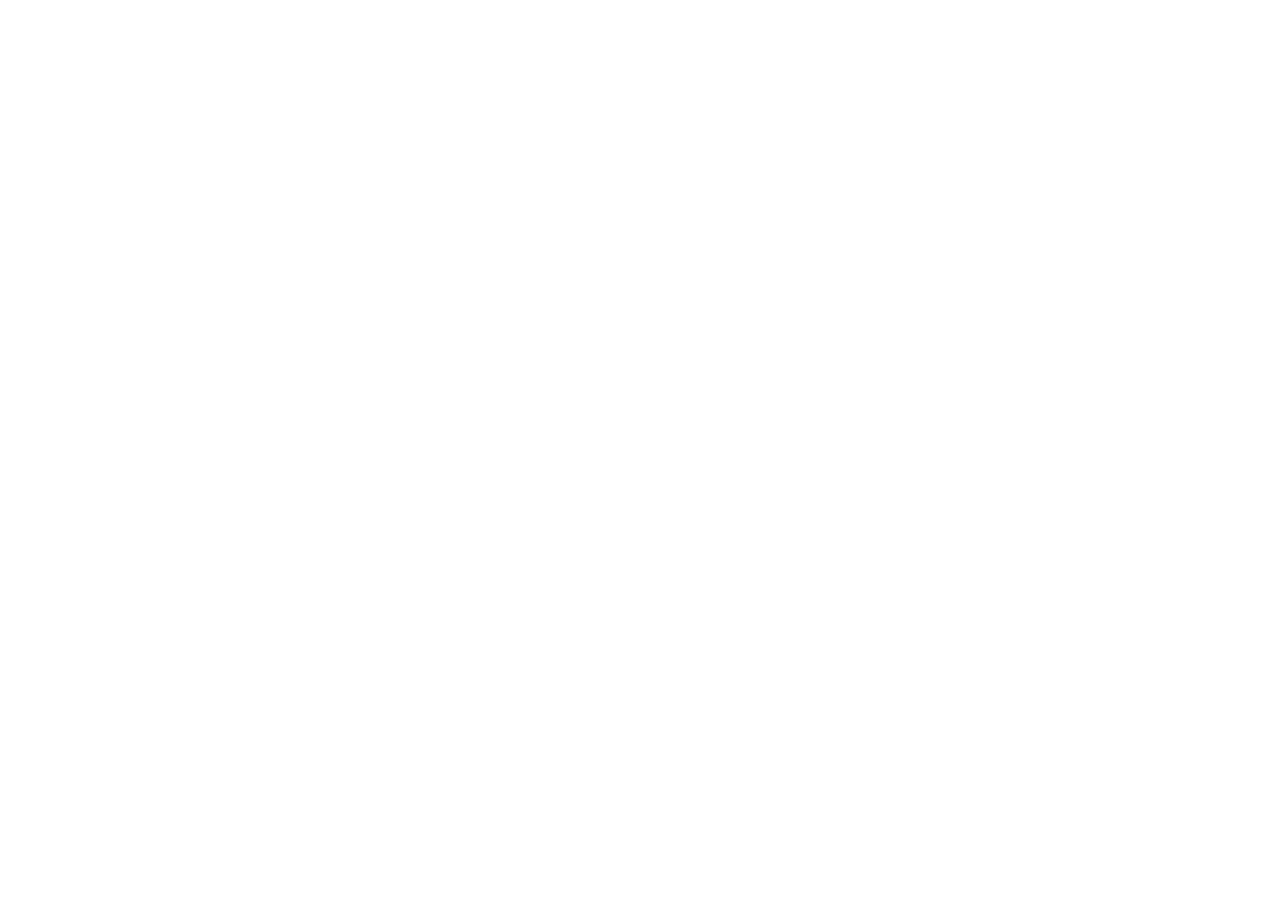
==== index.html @ c11f2fb6 "init project" ====
<!DOCTYPE html>
<html lang="zh-CN">
<head>
    <meta charset="UTF-8">
    <meta name="viewport" content="width=device-width, initial-scale=1.0">
    <title>Document</title>
</head>
<body>
    
</body>
</html>
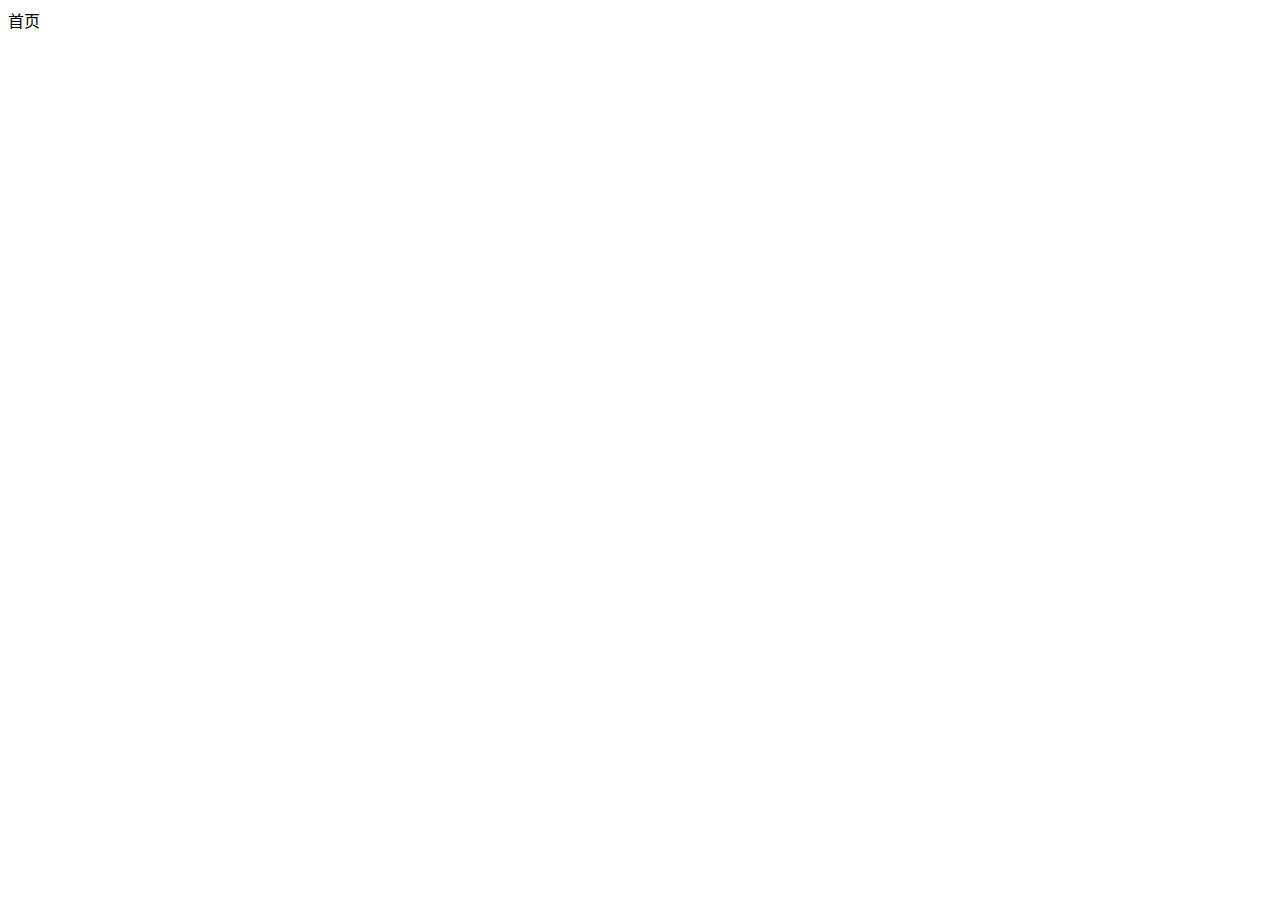
==== commit 2c31877c: "注册和登录功能完成" ====
--- a/index.html
+++ b/index.html
@@ -1,11 +1,14 @@
 <!DOCTYPE html>
 <html lang="zh-CN">
+
 <head>
     <meta charset="UTF-8">
     <meta name="viewport" content="width=device-width, initial-scale=1.0">
     <title>Document</title>
 </head>
+
 <body>
-    
+    首页
 </body>
+
 </html>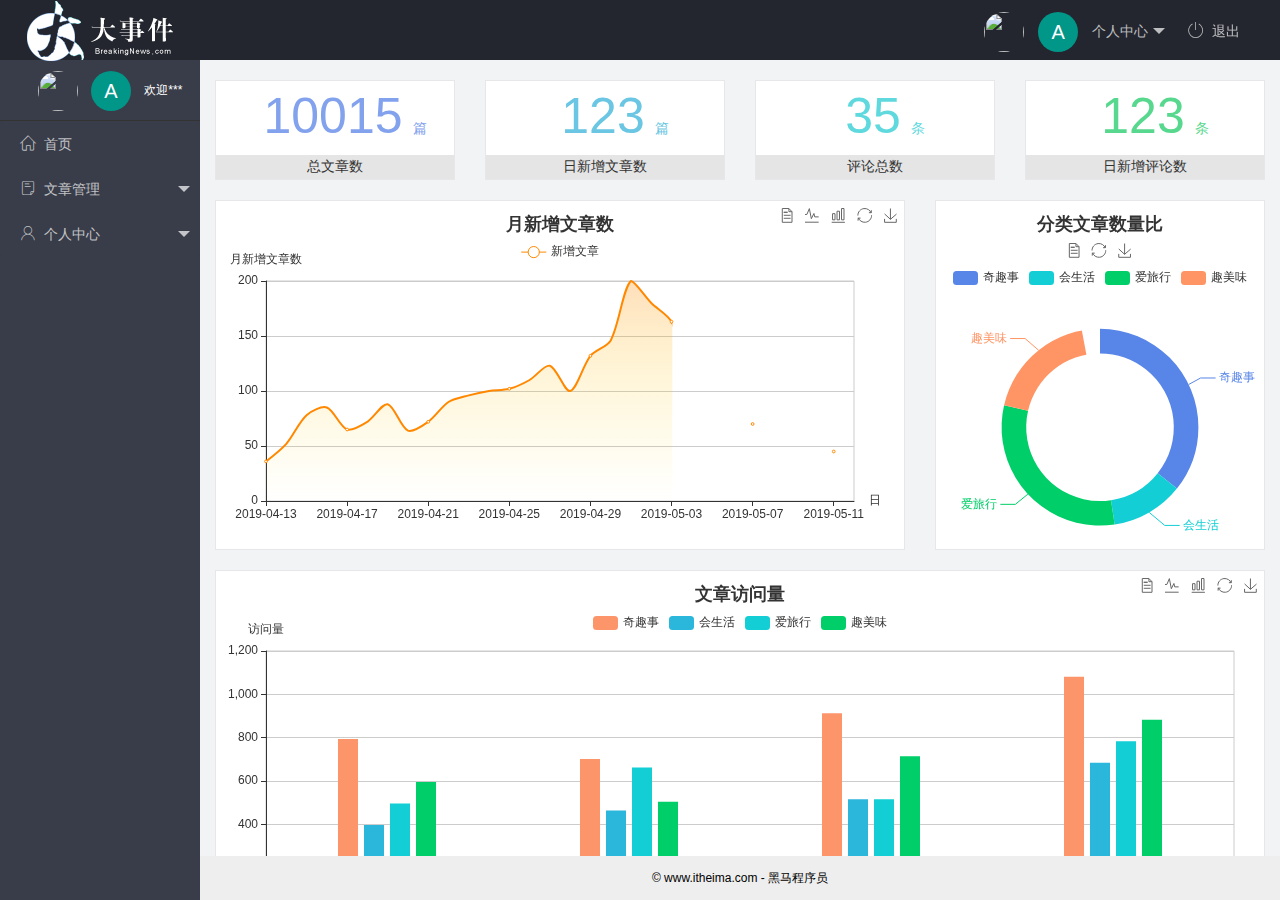
==== commit 654efc0e: "后台主页完成" ====
--- a/index.html
+++ b/index.html
@@ -1,14 +1,132 @@
 <!DOCTYPE html>
-<html lang="zh-CN">
+<html>
+  <head>
+    <meta charset="utf-8" />
+    <meta
+      name="viewport"
+      content="width=device-width, initial-scale=1, maximum-scale=1"
+    />
+    <title>大事件—— 后台大布局</title>
+    <link rel="shortcut icon" href="shi_favicon.ico" />
+    <!-- 引入layui的css -->
+    <link rel="stylesheet" href="/assets/lib/layui/css/layui.css" />
+    <!-- 导入第三方图标的css -->
+    <link rel="stylesheet" href="/assets/fonts/iconfont.css" />
+    <!-- 引入自己的css -->
+    <link rel="stylesheet" href="/assets/css/index.css" />
+  </head>
 
-<head>
-    <meta charset="UTF-8">
-    <meta name="viewport" content="width=device-width, initial-scale=1.0">
-    <title>Document</title>
-</head>
+  <body class="layui-layout-body">
+    <div class="layui-layout layui-layout-admin">
+      <div class="layui-header">
+        <div class="layui-logo">
+          <img src="/assets/images/logo.png" alt="" />
+        </div>
+        <!-- 头部区域（可配合layui已有的水平导航） -->
 
-<body>
-    首页
-</body>
+        <ul class="layui-nav layui-layout-right">
+          <li class="layui-nav-item">
+            <!-- 顶部头像 -->
+            <a href="javascript:;" class="userinfo">
+              <img src="http://t.cn/RCzsdCq" class="layui-nav-img" />
+              <span class="text_avatar">A</span>
 
-</html>+              个人中心
+            </a>
+            <dl class="layui-nav-child">
+              <dd><a href="">基本资料</a></dd>
+              <dd><a href="">更换头像</a></dd>
+              <dd><a href="">重置密码</a></dd>
+            </dl>
+          </li>
+          <li class="layui-nav-item">
+            <a href="javascript:void(0);" id="btnLogout"><span class="iconfont icon-tuichu"></span>退出</a>
+          </li>
+        </ul>
+      </div>
+
+      <div class="layui-side layui-bg-black">
+        <div class="layui-side-scroll">
+          <!-- 顶部头像 -->
+          <div href="javascript:;" class="userinfo">
+            <img src="http://t.cn/RCzsdCq" class="layui-nav-img" />
+            <span class="text_avatar">A</span>
+            <span id="welcome">欢迎***</span>
+          </div>
+          <!-- 左侧导航区域（可配合layui已有的垂直导航） -->
+          <ul class="layui-nav layui-nav-tree" lay-shrink="all">
+            <li class="layui-nav-item latui-this">
+              <a href="/home/dashboard.html" target="fm"
+                ><span class="iconfont icon-home"></span>首页</a
+              >
+            </li>
+
+            <li class="layui-nav-item">
+              <a class="" href="javascript:;"
+                ><span class="iconfont icon-16"></span>文章管理</a
+              >
+              <dl class="layui-nav-child">
+                <dd>
+                  <a href="javascript:;"
+                    ><i class="layui-icon layui-icon-app"></i> 文章类别</a
+                  >
+                </dd>
+                <dd>
+                  <a href="javascript:;"
+                    ><i class="layui-icon layui-icon-app"></i> 文章列表</a
+                  >
+                </dd>
+                <dd>
+                  <a href="javascript:;"
+                    ><i class="layui-icon layui-icon-app"></i> 发表文章</a
+                  >
+                </dd>
+              </dl>
+            </li>
+            <li class="layui-nav-item">
+              <a href="javascript:;"
+                ><span class="iconfont icon-user"></span>个人中心</a
+              >
+              <dl class="layui-nav-child">
+                <dd>
+                  <a href="javascript:;"
+                    ><i class="layui-icon layui-icon-app"></i> 基本资料</a
+                  >
+                </dd>
+                <dd>
+                  <a href="javascript:;"
+                    ><i class="layui-icon layui-icon-app"></i> 更换头像</a
+                  >
+                </dd>
+                <dd>
+                  <a href="javascript:;"
+                    ><i class="layui-icon layui-icon-app"></i> 重置密码</a
+                  >
+                </dd>
+              </dl>
+            </li>
+          </ul>
+        </div>
+      </div>
+
+      <div class="layui-body">
+        <!-- 内容主体区域 -->
+        <iframe name="fm" src="/home/dashboard.html" frameborder="0"></iframe>
+      </div>
+
+      <div class="layui-footer">
+        <!-- 底部固定区域 -->
+        © www.itheima.com - 黑马程序员
+      </div>
+    </div>
+
+    <!-- 导入layui的js -->
+    <script src="/assets/lib/layui/layui.all.js"></script>
+    <!-- 1,导入jquery的JS -->
+    <script src="/assets/lib/jquery.js"></script>
+    <!-- 2,baseAPI的js -->
+    <script src="/assets/js/baseAPI.js"></script>
+    <!-- 导入自己的js -->
+    <script src="/assets/js/index.js"></script>
+  </body>
+</html>
--- a/assets/lib/layui/css/layui.css
+++ b/assets/lib/layui/css/layui.css
@@ -0,0 +1,2 @@
+/** layui-v2.5.5 MIT License By https://www.layui.com */
+ .layui-inline,img{display:inline-block;vertical-align:middle}h1,h2,h3,h4,h5,h6{font-weight:400}.layui-edge,.layui-header,.layui-inline,.layui-main{position:relative}.layui-body,.layui-edge,.layui-elip{overflow:hidden}.layui-btn,.layui-edge,.layui-inline,img{vertical-align:middle}.layui-btn,.layui-disabled,.layui-icon,.layui-unselect{-moz-user-select:none;-webkit-user-select:none;-ms-user-select:none}.layui-elip,.layui-form-checkbox span,.layui-form-pane .layui-form-label{text-overflow:ellipsis;white-space:nowrap}.layui-breadcrumb,.layui-tree-btnGroup{visibility:hidden}blockquote,body,button,dd,div,dl,dt,form,h1,h2,h3,h4,h5,h6,input,li,ol,p,pre,td,textarea,th,ul{margin:0;padding:0;-webkit-tap-highlight-color:rgba(0,0,0,0)}a:active,a:hover{outline:0}img{border:none}li{list-style:none}table{border-collapse:collapse;border-spacing:0}h4,h5,h6{font-size:100%}button,input,optgroup,option,select,textarea{font-family:inherit;font-size:inherit;font-style:inherit;font-weight:inherit;outline:0}pre{white-space:pre-wrap;white-space:-moz-pre-wrap;white-space:-pre-wrap;white-space:-o-pre-wrap;word-wrap:break-word}body{line-height:24px;font:14px Helvetica Neue,Helvetica,PingFang SC,Tahoma,Arial,sans-serif}hr{height:1px;margin:10px 0;border:0;clear:both}a{color:#333;text-decoration:none}a:hover{color:#777}a cite{font-style:normal;*cursor:pointer}.layui-border-box,.layui-border-box *{box-sizing:border-box}.layui-box,.layui-box *{box-sizing:content-box}.layui-clear{clear:both;*zoom:1}.layui-clear:after{content:'\20';clear:both;*zoom:1;display:block;height:0}.layui-inline{*display:inline;*zoom:1}.layui-edge{display:inline-block;width:0;height:0;border-width:6px;border-style:dashed;border-color:transparent}.layui-edge-top{top:-4px;border-bottom-color:#999;border-bottom-style:solid}.layui-edge-right{border-left-color:#999;border-left-style:solid}.layui-edge-bottom{top:2px;border-top-color:#999;border-top-style:solid}.layui-edge-left{border-right-color:#999;border-right-style:solid}.layui-disabled,.layui-disabled:hover{color:#d2d2d2!important;cursor:not-allowed!important}.layui-circle{border-radius:100%}.layui-show{display:block!important}.layui-hide{display:none!important}@font-face{font-family:layui-icon;src:url(../font/iconfont.eot?v=250);src:url(../font/iconfont.eot?v=250#iefix) format('embedded-opentype'),url(../font/iconfont.woff2?v=250) format('woff2'),url(../font/iconfont.woff?v=250) format('woff'),url(../font/iconfont.ttf?v=250) format('truetype'),url(../font/iconfont.svg?v=250#layui-icon) format('svg')}.layui-icon{font-family:layui-icon!important;font-size:16px;font-style:normal;-webkit-font-smoothing:antialiased;-moz-osx-font-smoothing:grayscale}.layui-icon-reply-fill:before{content:"\e611"}.layui-icon-set-fill:before{content:"\e614"}.layui-icon-menu-fill:before{content:"\e60f"}.layui-icon-search:before{content:"\e615"}.layui-icon-share:before{content:"\e641"}.layui-icon-set-sm:before{content:"\e620"}.layui-icon-engine:before{content:"\e628"}.layui-icon-close:before{content:"\1006"}.layui-icon-close-fill:before{content:"\1007"}.layui-icon-chart-screen:before{content:"\e629"}.layui-icon-star:before{content:"\e600"}.layui-icon-circle-dot:before{content:"\e617"}.layui-icon-chat:before{content:"\e606"}.layui-icon-release:before{content:"\e609"}.layui-icon-list:before{content:"\e60a"}.layui-icon-chart:before{content:"\e62c"}.layui-icon-ok-circle:before{content:"\1005"}.layui-icon-layim-theme:before{content:"\e61b"}.layui-icon-table:before{content:"\e62d"}.layui-icon-right:before{content:"\e602"}.layui-icon-left:before{content:"\e603"}.layui-icon-cart-simple:before{content:"\e698"}.layui-icon-face-cry:before{content:"\e69c"}.layui-icon-face-smile:before{content:"\e6af"}.layui-icon-survey:before{content:"\e6b2"}.layui-icon-tree:before{content:"\e62e"}.layui-icon-upload-circle:before{content:"\e62f"}.layui-icon-add-circle:before{content:"\e61f"}.layui-icon-download-circle:before{content:"\e601"}.layui-icon-templeate-1:before{content:"\e630"}.layui-icon-util:before{content:"\e631"}.layui-icon-face-surprised:before{content:"\e664"}.layui-icon-edit:before{content:"\e642"}.layui-icon-speaker:before{content:"\e645"}.layui-icon-down:before{content:"\e61a"}.layui-icon-file:before{content:"\e621"}.layui-icon-layouts:before{content:"\e632"}.layui-icon-rate-half:before{content:"\e6c9"}.layui-icon-add-circle-fine:before{content:"\e608"}.layui-icon-prev-circle:before{content:"\e633"}.layui-icon-read:before{content:"\e705"}.layui-icon-404:before{content:"\e61c"}.layui-icon-carousel:before{content:"\e634"}.layui-icon-help:before{content:"\e607"}.layui-icon-code-circle:before{content:"\e635"}.layui-icon-water:before{content:"\e636"}.layui-icon-username:before{content:"\e66f"}.layui-icon-find-fill:before{content:"\e670"}.layui-icon-about:before{content:"\e60b"}.layui-icon-location:before{content:"\e715"}.layui-icon-up:before{content:"\e619"}.layui-icon-pause:before{content:"\e651"}.layui-icon-date:before{content:"\e637"}.layui-icon-layim-uploadfile:before{content:"\e61d"}.layui-icon-delete:before{content:"\e640"}.layui-icon-play:before{content:"\e652"}.layui-icon-top:before{content:"\e604"}.layui-icon-friends:before{content:"\e612"}.layui-icon-refresh-3:before{content:"\e9aa"}.layui-icon-ok:before{content:"\e605"}.layui-icon-layer:before{content:"\e638"}.layui-icon-face-smile-fine:before{content:"\e60c"}.layui-icon-dollar:before{content:"\e659"}.layui-icon-group:before{content:"\e613"}.layui-icon-layim-download:before{content:"\e61e"}.layui-icon-picture-fine:before{content:"\e60d"}.layui-icon-link:before{content:"\e64c"}.layui-icon-diamond:before{content:"\e735"}.layui-icon-log:before{content:"\e60e"}.layui-icon-rate-solid:before{content:"\e67a"}.layui-icon-fonts-del:before{content:"\e64f"}.layui-icon-unlink:before{content:"\e64d"}.layui-icon-fonts-clear:before{content:"\e639"}.layui-icon-triangle-r:before{content:"\e623"}.layui-icon-circle:before{content:"\e63f"}.layui-icon-radio:before{content:"\e643"}.layui-icon-align-center:before{content:"\e647"}.layui-icon-align-right:before{content:"\e648"}.layui-icon-align-left:before{content:"\e649"}.layui-icon-loading-1:before{content:"\e63e"}.layui-icon-return:before{content:"\e65c"}.layui-icon-fonts-strong:before{content:"\e62b"}.layui-icon-upload:before{content:"\e67c"}.layui-icon-dialogue:before{content:"\e63a"}.layui-icon-video:before{content:"\e6ed"}.layui-icon-headset:before{content:"\e6fc"}.layui-icon-cellphone-fine:before{content:"\e63b"}.layui-icon-add-1:before{content:"\e654"}.layui-icon-face-smile-b:before{content:"\e650"}.layui-icon-fonts-html:before{content:"\e64b"}.layui-icon-form:before{content:"\e63c"}.layui-icon-cart:before{content:"\e657"}.layui-icon-camera-fill:before{content:"\e65d"}.layui-icon-tabs:before{content:"\e62a"}.layui-icon-fonts-code:before{content:"\e64e"}.layui-icon-fire:before{content:"\e756"}.layui-icon-set:before{content:"\e716"}.layui-icon-fonts-u:before{content:"\e646"}.layui-icon-triangle-d:before{content:"\e625"}.layui-icon-tips:before{content:"\e702"}.layui-icon-picture:before{content:"\e64a"}.layui-icon-more-vertical:before{content:"\e671"}.layui-icon-flag:before{content:"\e66c"}.layui-icon-loading:before{content:"\e63d"}.layui-icon-fonts-i:before{content:"\e644"}.layui-icon-refresh-1:before{content:"\e666"}.layui-icon-rmb:before{content:"\e65e"}.layui-icon-home:before{content:"\e68e"}.layui-icon-user:before{content:"\e770"}.layui-icon-notice:before{content:"\e667"}.layui-icon-login-weibo:before{content:"\e675"}.layui-icon-voice:before{content:"\e688"}.layui-icon-upload-drag:before{content:"\e681"}.layui-icon-login-qq:before{content:"\e676"}.layui-icon-snowflake:before{content:"\e6b1"}.layui-icon-file-b:before{content:"\e655"}.layui-icon-template:before{content:"\e663"}.layui-icon-auz:before{content:"\e672"}.layui-icon-console:before{content:"\e665"}.layui-icon-app:before{content:"\e653"}.layui-icon-prev:before{content:"\e65a"}.layui-icon-website:before{content:"\e7ae"}.layui-icon-next:before{content:"\e65b"}.layui-icon-component:before{content:"\e857"}.layui-icon-more:before{content:"\e65f"}.layui-icon-login-wechat:before{content:"\e677"}.layui-icon-shrink-right:before{content:"\e668"}.layui-icon-spread-left:before{content:"\e66b"}.layui-icon-camera:before{content:"\e660"}.layui-icon-note:before{content:"\e66e"}.layui-icon-refresh:before{content:"\e669"}.layui-icon-female:before{content:"\e661"}.layui-icon-male:before{content:"\e662"}.layui-icon-password:before{content:"\e673"}.layui-icon-senior:before{content:"\e674"}.layui-icon-theme:before{content:"\e66a"}.layui-icon-tread:before{content:"\e6c5"}.layui-icon-praise:before{content:"\e6c6"}.layui-icon-star-fill:before{content:"\e658"}.layui-icon-rate:before{content:"\e67b"}.layui-icon-template-1:before{content:"\e656"}.layui-icon-vercode:before{content:"\e679"}.layui-icon-cellphone:before{content:"\e678"}.layui-icon-screen-full:before{content:"\e622"}.layui-icon-screen-restore:before{content:"\e758"}.layui-icon-cols:before{content:"\e610"}.layui-icon-export:before{content:"\e67d"}.layui-icon-print:before{content:"\e66d"}.layui-icon-slider:before{content:"\e714"}.layui-icon-addition:before{content:"\e624"}.layui-icon-subtraction:before{content:"\e67e"}.layui-icon-service:before{content:"\e626"}.layui-icon-transfer:before{content:"\e691"}.layui-main{width:1140px;margin:0 auto}.layui-header{z-index:1000;height:60px}.layui-header a:hover{transition:all .5s;-webkit-transition:all .5s}.layui-side{position:fixed;left:0;top:0;bottom:0;z-index:999;width:200px;overflow-x:hidden}.layui-side-scroll{position:relative;width:220px;height:100%;overflow-x:hidden}.layui-body{position:absolute;left:200px;right:0;top:0;bottom:0;z-index:998;width:auto;overflow-y:auto;box-sizing:border-box}.layui-layout-body{overflow:hidden}.layui-layout-admin .layui-header{background-color:#23262E}.layui-layout-admin .layui-side{top:60px;width:200px;overflow-x:hidden}.layui-layout-admin .layui-body{position:fixed;top:60px;bottom:44px}.layui-layout-admin .layui-main{width:auto;margin:0 15px}.layui-layout-admin .layui-footer{position:fixed;left:200px;right:0;bottom:0;height:44px;line-height:44px;padding:0 15px;background-color:#eee}.layui-layout-admin .layui-logo{position:absolute;left:0;top:0;width:200px;height:100%;line-height:60px;text-align:center;color:#009688;font-size:16px}.layui-layout-admin .layui-header .layui-nav{background:0 0}.layui-layout-left{position:absolute!important;left:200px;top:0}.layui-layout-right{position:absolute!important;right:0;top:0}.layui-container{position:relative;margin:0 auto;padding:0 15px;box-sizing:border-box}.layui-fluid{position:relative;margin:0 auto;padding:0 15px}.layui-row:after,.layui-row:before{content:'';display:block;clear:both}.layui-col-lg1,.layui-col-lg10,.layui-col-lg11,.layui-col-lg12,.layui-col-lg2,.layui-col-lg3,.layui-col-lg4,.layui-col-lg5,.layui-col-lg6,.layui-col-lg7,.layui-col-lg8,.layui-col-lg9,.layui-col-md1,.layui-col-md10,.layui-col-md11,.layui-col-md12,.layui-col-md2,.layui-col-md3,.layui-col-md4,.layui-col-md5,.layui-col-md6,.layui-col-md7,.layui-col-md8,.layui-col-md9,.layui-col-sm1,.layui-col-sm10,.layui-col-sm11,.layui-col-sm12,.layui-col-sm2,.layui-col-sm3,.layui-col-sm4,.layui-col-sm5,.layui-col-sm6,.layui-col-sm7,.layui-col-sm8,.layui-col-sm9,.layui-col-xs1,.layui-col-xs10,.layui-col-xs11,.layui-col-xs12,.layui-col-xs2,.layui-col-xs3,.layui-col-xs4,.layui-col-xs5,.layui-col-xs6,.layui-col-xs7,.layui-col-xs8,.layui-col-xs9{position:relative;display:block;box-sizing:border-box}.layui-col-xs1,.layui-col-xs10,.layui-col-xs11,.layui-col-xs12,.layui-col-xs2,.layui-col-xs3,.layui-col-xs4,.layui-col-xs5,.layui-col-xs6,.layui-col-xs7,.layui-col-xs8,.layui-col-xs9{float:left}.layui-col-xs1{width:8.33333333%}.layui-col-xs2{width:16.66666667%}.layui-col-xs3{width:25%}.layui-col-xs4{width:33.33333333%}.layui-col-xs5{width:41.66666667%}.layui-col-xs6{width:50%}.layui-col-xs7{width:58.33333333%}.layui-col-xs8{width:66.66666667%}.layui-col-xs9{width:75%}.layui-col-xs10{width:83.33333333%}.layui-col-xs11{width:91.66666667%}.layui-col-xs12{width:100%}.layui-col-xs-offset1{margin-left:8.33333333%}.layui-col-xs-offset2{margin-left:16.66666667%}.layui-col-xs-offset3{margin-left:25%}.layui-col-xs-offset4{margin-left:33.33333333%}.layui-col-xs-offset5{margin-left:41.66666667%}.layui-col-xs-offset6{margin-left:50%}.layui-col-xs-offset7{margin-left:58.33333333%}.layui-col-xs-offset8{margin-left:66.66666667%}.layui-col-xs-offset9{margin-left:75%}.layui-col-xs-offset10{margin-left:83.33333333%}.layui-col-xs-offset11{margin-left:91.66666667%}.layui-col-xs-offset12{margin-left:100%}@media screen and (max-width:768px){.layui-hide-xs{display:none!important}.layui-show-xs-block{display:block!important}.layui-show-xs-inline{display:inline!important}.layui-show-xs-inline-block{display:inline-block!important}}@media screen and (min-width:768px){.layui-container{width:750px}.layui-hide-sm{display:none!important}.layui-show-sm-block{display:block!important}.layui-show-sm-inline{display:inline!important}.layui-show-sm-inline-block{display:inline-block!important}.layui-col-sm1,.layui-col-sm10,.layui-col-sm11,.layui-col-sm12,.layui-col-sm2,.layui-col-sm3,.layui-col-sm4,.layui-col-sm5,.layui-col-sm6,.layui-col-sm7,.layui-col-sm8,.layui-col-sm9{float:left}.layui-col-sm1{width:8.33333333%}.layui-col-sm2{width:16.66666667%}.layui-col-sm3{width:25%}.layui-col-sm4{width:33.33333333%}.layui-col-sm5{width:41.66666667%}.layui-col-sm6{width:50%}.layui-col-sm7{width:58.33333333%}.layui-col-sm8{width:66.66666667%}.layui-col-sm9{width:75%}.layui-col-sm10{width:83.33333333%}.layui-col-sm11{width:91.66666667%}.layui-col-sm12{width:100%}.layui-col-sm-offset1{margin-left:8.33333333%}.layui-col-sm-offset2{margin-left:16.66666667%}.layui-col-sm-offset3{margin-left:25%}.layui-col-sm-offset4{margin-left:33.33333333%}.layui-col-sm-offset5{margin-left:41.66666667%}.layui-col-sm-offset6{margin-left:50%}.layui-col-sm-offset7{margin-left:58.33333333%}.layui-col-sm-offset8{margin-left:66.66666667%}.layui-col-sm-offset9{margin-left:75%}.layui-col-sm-offset10{margin-left:83.33333333%}.layui-col-sm-offset11{margin-left:91.66666667%}.layui-col-sm-offset12{margin-left:100%}}@media screen and (min-width:992px){.layui-container{width:970px}.layui-hide-md{display:none!important}.layui-show-md-block{display:block!important}.layui-show-md-inline{display:inline!important}.layui-show-md-inline-block{display:inline-block!important}.layui-col-md1,.layui-col-md10,.layui-col-md11,.layui-col-md12,.layui-col-md2,.layui-col-md3,.layui-col-md4,.layui-col-md5,.layui-col-md6,.layui-col-md7,.layui-col-md8,.layui-col-md9{float:left}.layui-col-md1{width:8.33333333%}.layui-col-md2{width:16.66666667%}.layui-col-md3{width:25%}.layui-col-md4{width:33.33333333%}.layui-col-md5{width:41.66666667%}.layui-col-md6{width:50%}.layui-col-md7{width:58.33333333%}.layui-col-md8{width:66.66666667%}.layui-col-md9{width:75%}.layui-col-md10{width:83.33333333%}.layui-col-md11{width:91.66666667%}.layui-col-md12{width:100%}.layui-col-md-offset1{margin-left:8.33333333%}.layui-col-md-offset2{margin-left:16.66666667%}.layui-col-md-offset3{margin-left:25%}.layui-col-md-offset4{margin-left:33.33333333%}.layui-col-md-offset5{margin-left:41.66666667%}.layui-col-md-offset6{margin-left:50%}.layui-col-md-offset7{margin-left:58.33333333%}.layui-col-md-offset8{margin-left:66.66666667%}.layui-col-md-offset9{margin-left:75%}.layui-col-md-offset10{margin-left:83.33333333%}.layui-col-md-offset11{margin-left:91.66666667%}.layui-col-md-offset12{margin-left:100%}}@media screen and (min-width:1200px){.layui-container{width:1170px}.layui-hide-lg{display:none!important}.layui-show-lg-block{display:block!important}.layui-show-lg-inline{display:inline!important}.layui-show-lg-inline-block{display:inline-block!important}.layui-col-lg1,.layui-col-lg10,.layui-col-lg11,.layui-col-lg12,.layui-col-lg2,.layui-col-lg3,.layui-col-lg4,.layui-col-lg5,.layui-col-lg6,.layui-col-lg7,.layui-col-lg8,.layui-col-lg9{float:left}.layui-col-lg1{width:8.33333333%}.layui-col-lg2{width:16.66666667%}.layui-col-lg3{width:25%}.layui-col-lg4{width:33.33333333%}.layui-col-lg5{width:41.66666667%}.layui-col-lg6{width:50%}.layui-col-lg7{width:58.33333333%}.layui-col-lg8{width:66.66666667%}.layui-col-lg9{width:75%}.layui-col-lg10{width:83.33333333%}.layui-col-lg11{width:91.66666667%}.layui-col-lg12{width:100%}.layui-col-lg-offset1{margin-left:8.33333333%}.layui-col-lg-offset2{margin-left:16.66666667%}.layui-col-lg-offset3{margin-left:25%}.layui-col-lg-offset4{margin-left:33.33333333%}.layui-col-lg-offset5{margin-left:41.66666667%}.layui-col-lg-offset6{margin-left:50%}.layui-col-lg-offset7{margin-left:58.33333333%}.layui-col-lg-offset8{margin-left:66.66666667%}.layui-col-lg-offset9{margin-left:75%}.layui-col-lg-offset10{margin-left:83.33333333%}.layui-col-lg-offset11{margin-left:91.66666667%}.layui-col-lg-offset12{margin-left:100%}}.layui-col-space1{margin:-.5px}.layui-col-space1>*{padding:.5px}.layui-col-space3{margin:-1.5px}.layui-col-space3>*{padding:1.5px}.layui-col-space5{margin:-2.5px}.layui-col-space5>*{padding:2.5px}.layui-col-space8{margin:-3.5px}.layui-col-space8>*{padding:3.5px}.layui-col-space10{margin:-5px}.layui-col-space10>*{padding:5px}.layui-col-space12{margin:-6px}.layui-col-space12>*{padding:6px}.layui-col-space15{margin:-7.5px}.layui-col-space15>*{padding:7.5px}.layui-col-space18{margin:-9px}.layui-col-space18>*{padding:9px}.layui-col-space20{margin:-10px}.layui-col-space20>*{padding:10px}.layui-col-space22{margin:-11px}.layui-col-space22>*{padding:11px}.layui-col-space25{margin:-12.5px}.layui-col-space25>*{padding:12.5px}.layui-col-space30{margin:-15px}.layui-col-space30>*{padding:15px}.layui-btn,.layui-input,.layui-select,.layui-textarea,.layui-upload-button{outline:0;-webkit-appearance:none;transition:all .3s;-webkit-transition:all .3s;box-sizing:border-box}.layui-elem-quote{margin-bottom:10px;padding:15px;line-height:22px;border-left:5px solid #009688;border-radius:0 2px 2px 0;background-color:#f2f2f2}.layui-quote-nm{border-style:solid;border-width:1px 1px 1px 5px;background:0 0}.layui-elem-field{margin-bottom:10px;padding:0;border-width:1px;border-style:solid}.layui-elem-field legend{margin-left:20px;padding:0 10px;font-size:20px;font-weight:300}.layui-field-title{margin:10px 0 20px;border-width:1px 0 0}.layui-field-box{padding:10px 15px}.layui-field-title .layui-field-box{padding:10px 0}.layui-progress{position:relative;height:6px;border-radius:20px;background-color:#e2e2e2}.layui-progress-bar{position:absolute;left:0;top:0;width:0;max-width:100%;height:6px;border-radius:20px;text-align:right;background-color:#5FB878;transition:all .3s;-webkit-transition:all .3s}.layui-progress-big,.layui-progress-big .layui-progress-bar{height:18px;line-height:18px}.layui-progress-text{position:relative;top:-20px;line-height:18px;font-size:12px;color:#666}.layui-progress-big .layui-progress-text{position:static;padding:0 10px;color:#fff}.layui-collapse{border-width:1px;border-style:solid;border-radius:2px}.layui-colla-content,.layui-colla-item{border-top-width:1px;border-top-style:solid}.layui-colla-item:first-child{border-top:none}.layui-colla-title{position:relative;height:42px;line-height:42px;padding:0 15px 0 35px;color:#333;background-color:#f2f2f2;cursor:pointer;font-size:14px;overflow:hidden}.layui-colla-content{display:none;padding:10px 15px;line-height:22px;color:#666}.layui-colla-icon{position:absolute;left:15px;top:0;font-size:14px}.layui-card{margin-bottom:15px;border-radius:2px;background-color:#fff;box-shadow:0 1px 2px 0 rgba(0,0,0,.05)}.layui-card:last-child{margin-bottom:0}.layui-card-header{position:relative;height:42px;line-height:42px;padding:0 15px;border-bottom:1px solid #f6f6f6;color:#333;border-radius:2px 2px 0 0;font-size:14px}.layui-bg-black,.layui-bg-blue,.layui-bg-cyan,.layui-bg-green,.layui-bg-orange,.layui-bg-red{color:#fff!important}.layui-card-body{position:relative;padding:10px 15px;line-height:24px}.layui-card-body[pad15]{padding:15px}.layui-card-body[pad20]{padding:20px}.layui-card-body .layui-table{margin:5px 0}.layui-card .layui-tab{margin:0}.layui-panel-window{position:relative;padding:15px;border-radius:0;border-top:5px solid #E6E6E6;background-color:#fff}.layui-auxiliar-moving{position:fixed;left:0;right:0;top:0;bottom:0;width:100%;height:100%;background:0 0;z-index:9999999999}.layui-form-label,.layui-form-mid,.layui-form-select,.layui-input-block,.layui-input-inline,.layui-textarea{position:relative}.layui-bg-red{background-color:#FF5722!important}.layui-bg-orange{background-color:#FFB800!important}.layui-bg-green{background-color:#009688!important}.layui-bg-cyan{background-color:#2F4056!important}.layui-bg-blue{background-color:#1E9FFF!important}.layui-bg-black{background-color:#393D49!important}.layui-bg-gray{background-color:#eee!important;color:#666!important}.layui-badge-rim,.layui-colla-content,.layui-colla-item,.layui-collapse,.layui-elem-field,.layui-form-pane .layui-form-item[pane],.layui-form-pane .layui-form-label,.layui-input,.layui-layedit,.layui-layedit-tool,.layui-quote-nm,.layui-select,.layui-tab-bar,.layui-tab-card,.layui-tab-title,.layui-tab-title .layui-this:after,.layui-textarea{border-color:#e6e6e6}.layui-timeline-item:before,hr{background-color:#e6e6e6}.layui-text{line-height:22px;font-size:14px;color:#666}.layui-text h1,.layui-text h2,.layui-text h3{font-weight:500;color:#333}.layui-text h1{font-size:30px}.layui-text h2{font-size:24px}.layui-text h3{font-size:18px}.layui-text a:not(.layui-btn){color:#01AAED}.layui-text a:not(.layui-btn):hover{text-decoration:underline}.layui-text ul{padding:5px 0 5px 15px}.layui-text ul li{margin-top:5px;list-style-type:disc}.layui-text em,.layui-word-aux{color:#999!important;padding:0 5px!important}.layui-btn{display:inline-block;height:38px;line-height:38px;padding:0 18px;background-color:#009688;color:#fff;white-space:nowrap;text-align:center;font-size:14px;border:none;border-radius:2px;cursor:pointer}.layui-btn:hover{opacity:.8;filter:alpha(opacity=80);color:#fff}.layui-btn:active{opacity:1;filter:alpha(opacity=100)}.layui-btn+.layui-btn{margin-left:10px}.layui-btn-container{font-size:0}.layui-btn-container .layui-btn{margin-right:10px;margin-bottom:10px}.layui-btn-container .layui-btn+.layui-btn{margin-left:0}.layui-table .layui-btn-container .layui-btn{margin-bottom:9px}.layui-btn-radius{border-radius:100px}.layui-btn .layui-icon{margin-right:3px;font-size:18px;vertical-align:bottom;vertical-align:middle\9}.layui-btn-primary{border:1px solid #C9C9C9;background-color:#fff;color:#555}.layui-btn-primary:hover{border-color:#009688;color:#333}.layui-btn-normal{background-color:#1E9FFF}.layui-btn-warm{background-color:#FFB800}.layui-btn-danger{background-color:#FF5722}.layui-btn-checked{background-color:#5FB878}.layui-btn-disabled,.layui-btn-disabled:active,.layui-btn-disabled:hover{border:1px solid #e6e6e6;background-color:#FBFBFB;color:#C9C9C9;cursor:not-allowed;opacity:1}.layui-btn-lg{height:44px;line-height:44px;padding:0 25px;font-size:16px}.layui-btn-sm{height:30px;line-height:30px;padding:0 10px;font-size:12px}.layui-btn-sm i{font-size:16px!important}.layui-btn-xs{height:22px;line-height:22px;padding:0 5px;font-size:12px}.layui-btn-xs i{font-size:14px!important}.layui-btn-group{display:inline-block;vertical-align:middle;font-size:0}.layui-btn-group .layui-btn{margin-left:0!important;margin-right:0!important;border-left:1px solid rgba(255,255,255,.5);border-radius:0}.layui-btn-group .layui-btn-primary{border-left:none}.layui-btn-group .layui-btn-primary:hover{border-color:#C9C9C9;color:#009688}.layui-btn-group .layui-btn:first-child{border-left:none;border-radius:2px 0 0 2px}.layui-btn-group .layui-btn-primary:first-child{border-left:1px solid #c9c9c9}.layui-btn-group .layui-btn:last-child{border-radius:0 2px 2px 0}.layui-btn-group .layui-btn+.layui-btn{margin-left:0}.layui-btn-group+.layui-btn-group{margin-left:10px}.layui-btn-fluid{width:100%}.layui-input,.layui-select,.layui-textarea{height:38px;line-height:1.3;line-height:38px\9;border-width:1px;border-style:solid;background-color:#fff;border-radius:2px}.layui-input::-webkit-input-placeholder,.layui-select::-webkit-input-placeholder,.layui-textarea::-webkit-input-placeholder{line-height:1.3}.layui-input,.layui-textarea{display:block;width:100%;padding-left:10px}.layui-input:hover,.layui-textarea:hover{border-color:#D2D2D2!important}.layui-input:focus,.layui-textarea:focus{border-color:#C9C9C9!important}.layui-textarea{min-height:100px;height:auto;line-height:20px;padding:6px 10px;resize:vertical}.layui-select{padding:0 10px}.layui-form input[type=checkbox],.layui-form input[type=radio],.layui-form select{display:none}.layui-form [lay-ignore]{display:initial}.layui-form-item{margin-bottom:15px;clear:both;*zoom:1}.layui-form-item:after{content:'\20';clear:both;*zoom:1;display:block;height:0}.layui-form-label{float:left;display:block;padding:9px 15px;width:80px;font-weight:400;line-height:20px;text-align:right}.layui-form-label-col{display:block;float:none;padding:9px 0;line-height:20px;text-align:left}.layui-form-item .layui-inline{margin-bottom:5px;margin-right:10px}.layui-input-block{margin-left:110px;min-height:36px}.layui-input-inline{display:inline-block;vertical-align:middle}.layui-form-item .layui-input-inline{float:left;width:190px;margin-right:10px}.layui-form-text .layui-input-inline{width:auto}.layui-form-mid{float:left;display:block;padding:9px 0!important;line-height:20px;margin-right:10px}.layui-form-danger+.layui-form-select .layui-input,.layui-form-danger:focus{border-color:#FF5722!important}.layui-form-select .layui-input{padding-right:30px;cursor:pointer}.layui-form-select .layui-edge{position:absolute;right:10px;top:50%;margin-top:-3px;cursor:pointer;border-width:6px;border-top-color:#c2c2c2;border-top-style:solid;transition:all .3s;-webkit-transition:all .3s}.layui-form-select dl{display:none;position:absolute;left:0;top:42px;padding:5px 0;z-index:899;min-width:100%;border:1px solid #d2d2d2;max-height:300px;overflow-y:auto;background-color:#fff;border-radius:2px;box-shadow:0 2px 4px rgba(0,0,0,.12);box-sizing:border-box}.layui-form-select dl dd,.layui-form-select dl dt{padding:0 10px;line-height:36px;white-space:nowrap;overflow:hidden;text-overflow:ellipsis}.layui-form-select dl dt{font-size:12px;color:#999}.layui-form-select dl dd{cursor:pointer}.layui-form-select dl dd:hover{background-color:#f2f2f2;-webkit-transition:.5s all;transition:.5s all}.layui-form-select .layui-select-group dd{padding-left:20px}.layui-form-select dl dd.layui-select-tips{padding-left:10px!important;color:#999}.layui-form-select dl dd.layui-this{background-color:#5FB878;color:#fff}.layui-form-checkbox,.layui-form-select dl dd.layui-disabled{background-color:#fff}.layui-form-selected dl{display:block}.layui-form-checkbox,.layui-form-checkbox *,.layui-form-switch{display:inline-block;vertical-align:middle}.layui-form-selected .layui-edge{margin-top:-9px;-webkit-transform:rotate(180deg);transform:rotate(180deg);margin-top:-3px\9}:root .layui-form-selected .layui-edge{margin-top:-9px\0/IE9}.layui-form-selectup dl{top:auto;bottom:42px}.layui-select-none{margin:5px 0;text-align:center;color:#999}.layui-select-disabled .layui-disabled{border-color:#eee!important}.layui-select-disabled .layui-edge{border-top-color:#d2d2d2}.layui-form-checkbox{position:relative;height:30px;line-height:30px;margin-right:10px;padding-right:30px;cursor:pointer;font-size:0;-webkit-transition:.1s linear;transition:.1s linear;box-sizing:border-box}.layui-form-checkbox span{padding:0 10px;height:100%;font-size:14px;border-radius:2px 0 0 2px;background-color:#d2d2d2;color:#fff;overflow:hidden}.layui-form-checkbox:hover span{background-color:#c2c2c2}.layui-form-checkbox i{position:absolute;right:0;top:0;width:30px;height:28px;border:1px solid #d2d2d2;border-left:none;border-radius:0 2px 2px 0;color:#fff;font-size:20px;text-align:center}.layui-form-checkbox:hover i{border-color:#c2c2c2;color:#c2c2c2}.layui-form-checked,.layui-form-checked:hover{border-color:#5FB878}.layui-form-checked span,.layui-form-checked:hover span{background-color:#5FB878}.layui-form-checked i,.layui-form-checked:hover i{color:#5FB878}.layui-form-item .layui-form-checkbox{margin-top:4px}.layui-form-checkbox[lay-skin=primary]{height:auto!important;line-height:normal!important;min-width:18px;min-height:18px;border:none!important;margin-right:0;padding-left:28px;padding-right:0;background:0 0}.layui-form-checkbox[lay-skin=primary] span{padding-left:0;padding-right:15px;line-height:18px;background:0 0;color:#666}.layui-form-checkbox[lay-skin=primary] i{right:auto;left:0;width:16px;height:16px;line-height:16px;border:1px solid #d2d2d2;font-size:12px;border-radius:2px;background-color:#fff;-webkit-transition:.1s linear;transition:.1s linear}.layui-form-checkbox[lay-skin=primary]:hover i{border-color:#5FB878;color:#fff}.layui-form-checked[lay-skin=primary] i{border-color:#5FB878!important;background-color:#5FB878;color:#fff}.layui-checkbox-disbaled[lay-skin=primary] span{background:0 0!important;color:#c2c2c2}.layui-checkbox-disbaled[lay-skin=primary]:hover i{border-color:#d2d2d2}.layui-form-item .layui-form-checkbox[lay-skin=primary]{margin-top:10px}.layui-form-switch{position:relative;height:22px;line-height:22px;min-width:35px;padding:0 5px;margin-top:8px;border:1px solid #d2d2d2;border-radius:20px;cursor:pointer;background-color:#fff;-webkit-transition:.1s linear;transition:.1s linear}.layui-form-switch i{position:absolute;left:5px;top:3px;width:16px;height:16px;border-radius:20px;background-color:#d2d2d2;-webkit-transition:.1s linear;transition:.1s linear}.layui-form-switch em{position:relative;top:0;width:25px;margin-left:21px;padding:0!important;text-align:center!important;color:#999!important;font-style:normal!important;font-size:12px}.layui-form-onswitch{border-color:#5FB878;background-color:#5FB878}.layui-checkbox-disbaled,.layui-checkbox-disbaled i{border-color:#e2e2e2!important}.layui-form-onswitch i{left:100%;margin-left:-21px;background-color:#fff}.layui-form-onswitch em{margin-left:5px;margin-right:21px;color:#fff!important}.layui-checkbox-disbaled span{background-color:#e2e2e2!important}.layui-checkbox-disbaled:hover i{color:#fff!important}[lay-radio]{display:none}.layui-form-radio,.layui-form-radio *{display:inline-block;vertical-align:middle}.layui-form-radio{line-height:28px;margin:6px 10px 0 0;padding-right:10px;cursor:pointer;font-size:0}.layui-form-radio *{font-size:14px}.layui-form-radio>i{margin-right:8px;font-size:22px;color:#c2c2c2}.layui-form-radio>i:hover,.layui-form-radioed>i{color:#5FB878}.layui-radio-disbaled>i{color:#e2e2e2!important}.layui-form-pane .layui-form-label{width:110px;padding:8px 15px;height:38px;line-height:20px;border-width:1px;border-style:solid;border-radius:2px 0 0 2px;text-align:center;background-color:#FBFBFB;overflow:hidden;box-sizing:border-box}.layui-form-pane .layui-input-inline{margin-left:-1px}.layui-form-pane .layui-input-block{margin-left:110px;left:-1px}.layui-form-pane .layui-input{border-radius:0 2px 2px 0}.layui-form-pane .layui-form-text .layui-form-label{float:none;width:100%;border-radius:2px;box-sizing:border-box;text-align:left}.layui-form-pane .layui-form-text .layui-input-inline{display:block;margin:0;top:-1px;clear:both}.layui-form-pane .layui-form-text .layui-input-block{margin:0;left:0;top:-1px}.layui-form-pane .layui-form-text .layui-textarea{min-height:100px;border-radius:0 0 2px 2px}.layui-form-pane .layui-form-checkbox{margin:4px 0 4px 10px}.layui-form-pane .layui-form-radio,.layui-form-pane .layui-form-switch{margin-top:6px;margin-left:10px}.layui-form-pane .layui-form-item[pane]{position:relative;border-width:1px;border-style:solid}.layui-form-pane .layui-form-item[pane] .layui-form-label{position:absolute;left:0;top:0;height:100%;border-width:0 1px 0 0}.layui-form-pane .layui-form-item[pane] .layui-input-inline{margin-left:110px}@media screen and (max-width:450px){.layui-form-item .layui-form-label{text-overflow:ellipsis;overflow:hidden;white-space:nowrap}.layui-form-item .layui-inline{display:block;margin-right:0;margin-bottom:20px;clear:both}.layui-form-item .layui-inline:after{content:'\20';clear:both;display:block;height:0}.layui-form-item .layui-input-inline{display:block;float:none;left:-3px;width:auto;margin:0 0 10px 112px}.layui-form-item .layui-input-inline+.layui-form-mid{margin-left:110px;top:-5px;padding:0}.layui-form-item .layui-form-checkbox{margin-right:5px;margin-bottom:5px}}.layui-layedit{border-width:1px;border-style:solid;border-radius:2px}.layui-layedit-tool{padding:3px 5px;border-bottom-width:1px;border-bottom-style:solid;font-size:0}.layedit-tool-fixed{position:fixed;top:0;border-top:1px solid #e2e2e2}.layui-layedit-tool .layedit-tool-mid,.layui-layedit-tool .layui-icon{display:inline-block;vertical-align:middle;text-align:center;font-size:14px}.layui-layedit-tool .layui-icon{position:relative;width:32px;height:30px;line-height:30px;margin:3px 5px;color:#777;cursor:pointer;border-radius:2px}.layui-layedit-tool .layui-icon:hover{color:#393D49}.layui-layedit-tool .layui-icon:active{color:#000}.layui-layedit-tool .layedit-tool-active{background-color:#e2e2e2;color:#000}.layui-layedit-tool .layui-disabled,.layui-layedit-tool .layui-disabled:hover{color:#d2d2d2;cursor:not-allowed}.layui-layedit-tool .layedit-tool-mid{width:1px;height:18px;margin:0 10px;background-color:#d2d2d2}.layedit-tool-html{width:50px!important;font-size:30px!important}.layedit-tool-b,.layedit-tool-code,.layedit-tool-help{font-size:16px!important}.layedit-tool-d,.layedit-tool-face,.layedit-tool-image,.layedit-tool-unlink{font-size:18px!important}.layedit-tool-image input{position:absolute;font-size:0;left:0;top:0;width:100%;height:100%;opacity:.01;filter:Alpha(opacity=1);cursor:pointer}.layui-layedit-iframe iframe{display:block;width:100%}#LAY_layedit_code{overflow:hidden}.layui-laypage{display:inline-block;*display:inline;*zoom:1;vertical-align:middle;margin:10px 0;font-size:0}.layui-laypage>a:first-child,.layui-laypage>a:first-child em{border-radius:2px 0 0 2px}.layui-laypage>a:last-child,.layui-laypage>a:last-child em{border-radius:0 2px 2px 0}.layui-laypage>:first-child{margin-left:0!important}.layui-laypage>:last-child{margin-right:0!important}.layui-laypage a,.layui-laypage button,.layui-laypage input,.layui-laypage select,.layui-laypage span{border:1px solid #e2e2e2}.layui-laypage a,.layui-laypage span{display:inline-block;*display:inline;*zoom:1;vertical-align:middle;padding:0 15px;height:28px;line-height:28px;margin:0 -1px 5px 0;background-color:#fff;color:#333;font-size:12px}.layui-flow-more a *,.layui-laypage input,.layui-table-view select[lay-ignore]{display:inline-block}.layui-laypage a:hover{color:#009688}.layui-laypage em{font-style:normal}.layui-laypage .layui-laypage-spr{color:#999;font-weight:700}.layui-laypage a{text-decoration:none}.layui-laypage .layui-laypage-curr{position:relative}.layui-laypage .layui-laypage-curr em{position:relative;color:#fff}.layui-laypage .layui-laypage-curr .layui-laypage-em{position:absolute;left:-1px;top:-1px;padding:1px;width:100%;height:100%;background-color:#009688}.layui-laypage-em{border-radius:2px}.layui-laypage-next em,.layui-laypage-prev em{font-family:Sim sun;font-size:16px}.layui-laypage .layui-laypage-count,.layui-laypage .layui-laypage-limits,.layui-laypage .layui-laypage-refresh,.layui-laypage .layui-laypage-skip{margin-left:10px;margin-right:10px;padding:0;border:none}.layui-laypage .layui-laypage-limits,.layui-laypage .layui-laypage-refresh{vertical-align:top}.layui-laypage .layui-laypage-refresh i{font-size:18px;cursor:pointer}.layui-laypage select{height:22px;padding:3px;border-radius:2px;cursor:pointer}.layui-laypage .layui-laypage-skip{height:30px;line-height:30px;color:#999}.layui-laypage button,.layui-laypage input{height:30px;line-height:30px;border-radius:2px;vertical-align:top;background-color:#fff;box-sizing:border-box}.layui-laypage input{width:40px;margin:0 10px;padding:0 3px;text-align:center}.layui-laypage input:focus,.layui-laypage select:focus{border-color:#009688!important}.layui-laypage button{margin-left:10px;padding:0 10px;cursor:pointer}.layui-table,.layui-table-view{margin:10px 0}.layui-flow-more{margin:10px 0;text-align:center;color:#999;font-size:14px}.layui-flow-more a{height:32px;line-height:32px}.layui-flow-more a *{vertical-align:top}.layui-flow-more a cite{padding:0 20px;border-radius:3px;background-color:#eee;color:#333;font-style:normal}.layui-flow-more a cite:hover{opacity:.8}.layui-flow-more a i{font-size:30px;color:#737383}.layui-table{width:100%;background-color:#fff;color:#666}.layui-table tr{transition:all .3s;-webkit-transition:all .3s}.layui-table th{text-align:left;font-weight:400}.layui-table tbody tr:hover,.layui-table thead tr,.layui-table-click,.layui-table-header,.layui-table-hover,.layui-table-mend,.layui-table-patch,.layui-table-tool,.layui-table-total,.layui-table-total tr,.layui-table[lay-even] tr:nth-child(even){background-color:#f2f2f2}.layui-table td,.layui-table th,.layui-table-col-set,.layui-table-fixed-r,.layui-table-grid-down,.layui-table-header,.layui-table-page,.layui-table-tips-main,.layui-table-tool,.layui-table-total,.layui-table-view,.layui-table[lay-skin=line],.layui-table[lay-skin=row]{border-width:1px;border-style:solid;border-color:#e6e6e6}.layui-table td,.layui-table th{position:relative;padding:9px 15px;min-height:20px;line-height:20px;font-size:14px}.layui-table[lay-skin=line] td,.layui-table[lay-skin=line] th{border-width:0 0 1px}.layui-table[lay-skin=row] td,.layui-table[lay-skin=row] th{border-width:0 1px 0 0}.layui-table[lay-skin=nob] td,.layui-table[lay-skin=nob] th{border:none}.layui-table img{max-width:100px}.layui-table[lay-size=lg] td,.layui-table[lay-size=lg] th{padding:15px 30px}.layui-table-view .layui-table[lay-size=lg] .layui-table-cell{height:40px;line-height:40px}.layui-table[lay-size=sm] td,.layui-table[lay-size=sm] th{font-size:12px;padding:5px 10px}.layui-table-view .layui-table[lay-size=sm] .layui-table-cell{height:20px;line-height:20px}.layui-table[lay-data]{display:none}.layui-table-box{position:relative;overflow:hidden}.layui-table-view .layui-table{position:relative;width:auto;margin:0}.layui-table-view .layui-table[lay-skin=line]{border-width:0 1px 0 0}.layui-table-view .layui-table[lay-skin=row]{border-width:0 0 1px}.layui-table-view .layui-table td,.layui-table-view .layui-table th{padding:5px 0;border-top:none;border-left:none}.layui-table-view .layui-table th.layui-unselect .layui-table-cell span{cursor:pointer}.layui-table-view .layui-table td{cursor:default}.layui-table-view .layui-table td[data-edit=text]{cursor:text}.layui-table-view .layui-form-checkbox[lay-skin=primary] i{width:18px;height:18px}.layui-table-view .layui-form-radio{line-height:0;padding:0}.layui-table-view .layui-form-radio>i{margin:0;font-size:20px}.layui-table-init{position:absolute;left:0;top:0;width:100%;height:100%;text-align:center;z-index:110}.layui-table-init .layui-icon{position:absolute;left:50%;top:50%;margin:-15px 0 0 -15px;font-size:30px;color:#c2c2c2}.layui-table-header{border-width:0 0 1px;overflow:hidden}.layui-table-header .layui-table{margin-bottom:-1px}.layui-table-tool .layui-inline[lay-event]{position:relative;width:26px;height:26px;padding:5px;line-height:16px;margin-right:10px;text-align:center;color:#333;border:1px solid #ccc;cursor:pointer;-webkit-transition:.5s all;transition:.5s all}.layui-table-tool .layui-inline[lay-event]:hover{border:1px solid #999}.layui-table-tool-temp{padding-right:120px}.layui-table-tool-self{position:absolute;right:17px;top:10px}.layui-table-tool .layui-table-tool-self .layui-inline[lay-event]{margin:0 0 0 10px}.layui-table-tool-panel{position:absolute;top:29px;left:-1px;padding:5px 0;min-width:150px;min-height:40px;border:1px solid #d2d2d2;text-align:left;overflow-y:auto;background-color:#fff;box-shadow:0 2px 4px rgba(0,0,0,.12)}.layui-table-cell,.layui-table-tool-panel li{overflow:hidden;text-overflow:ellipsis;white-space:nowrap}.layui-table-tool-panel li{padding:0 10px;line-height:30px;-webkit-transition:.5s all;transition:.5s all}.layui-table-tool-panel li .layui-form-checkbox[lay-skin=primary]{width:100%;padding-left:28px}.layui-table-tool-panel li:hover{background-color:#f2f2f2}.layui-table-tool-panel li .layui-form-checkbox[lay-skin=primary] i{position:absolute;left:0;top:0}.layui-table-tool-panel li .layui-form-checkbox[lay-skin=primary] span{padding:0}.layui-table-tool .layui-table-tool-self .layui-table-tool-panel{left:auto;right:-1px}.layui-table-col-set{position:absolute;right:0;top:0;width:20px;height:100%;border-width:0 0 0 1px;background-color:#fff}.layui-table-sort{width:10px;height:20px;margin-left:5px;cursor:pointer!important}.layui-table-sort .layui-edge{position:absolute;left:5px;border-width:5px}.layui-table-sort .layui-table-sort-asc{top:3px;border-top:none;border-bottom-style:solid;border-bottom-color:#b2b2b2}.layui-table-sort .layui-table-sort-asc:hover{border-bottom-color:#666}.layui-table-sort .layui-table-sort-desc{bottom:5px;border-bottom:none;border-top-style:solid;border-top-color:#b2b2b2}.layui-table-sort .layui-table-sort-desc:hover{border-top-color:#666}.layui-table-sort[lay-sort=asc] .layui-table-sort-asc{border-bottom-color:#000}.layui-table-sort[lay-sort=desc] .layui-table-sort-desc{border-top-color:#000}.layui-table-cell{height:28px;line-height:28px;padding:0 15px;position:relative;box-sizing:border-box}.layui-table-cell .layui-form-checkbox[lay-skin=primary]{top:-1px;padding:0}.layui-table-cell .layui-table-link{color:#01AAED}.laytable-cell-checkbox,.laytable-cell-numbers,.laytable-cell-radio,.laytable-cell-space{padding:0;text-align:center}.layui-table-body{position:relative;overflow:auto;margin-right:-1px;margin-bottom:-1px}.layui-table-body .layui-none{line-height:26px;padding:15px;text-align:center;color:#999}.layui-table-fixed{position:absolute;left:0;top:0;z-index:101}.layui-table-fixed .layui-table-body{overflow:hidden}.layui-table-fixed-l{box-shadow:0 -1px 8px rgba(0,0,0,.08)}.layui-table-fixed-r{left:auto;right:-1px;border-width:0 0 0 1px;box-shadow:-1px 0 8px rgba(0,0,0,.08)}.layui-table-fixed-r .layui-table-header{position:relative;overflow:visible}.layui-table-mend{position:absolute;right:-49px;top:0;height:100%;width:50px}.layui-table-tool{position:relative;z-index:890;width:100%;min-height:50px;line-height:30px;padding:10px 15px;border-width:0 0 1px}.layui-table-tool .layui-btn-container{margin-bottom:-10px}.layui-table-page,.layui-table-total{border-width:1px 0 0;margin-bottom:-1px;overflow:hidden}.layui-table-page{position:relative;width:100%;padding:7px 7px 0;height:41px;font-size:12px;white-space:nowrap}.layui-table-page>div{height:26px}.layui-table-page .layui-laypage{margin:0}.layui-table-page .layui-laypage a,.layui-table-page .layui-laypage span{height:26px;line-height:26px;margin-bottom:10px;border:none;background:0 0}.layui-table-page .layui-laypage a,.layui-table-page .layui-laypage span.layui-laypage-curr{padding:0 12px}.layui-table-page .layui-laypage span{margin-left:0;padding:0}.layui-table-page .layui-laypage .layui-laypage-prev{margin-left:-7px!important}.layui-table-page .layui-laypage .layui-laypage-curr .layui-laypage-em{left:0;top:0;padding:0}.layui-table-page .layui-laypage button,.layui-table-page .layui-laypage input{height:26px;line-height:26px}.layui-table-page .layui-laypage input{width:40px}.layui-table-page .layui-laypage button{padding:0 10px}.layui-table-page select{height:18px}.layui-table-patch .layui-table-cell{padding:0;width:30px}.layui-table-edit{position:absolute;left:0;top:0;width:100%;height:100%;padding:0 14px 1px;border-radius:0;box-shadow:1px 1px 20px rgba(0,0,0,.15)}.layui-table-edit:focus{border-color:#5FB878!important}select.layui-table-edit{padding:0 0 0 10px;border-color:#C9C9C9}.layui-table-view .layui-form-checkbox,.layui-table-view .layui-form-radio,.layui-table-view .layui-form-switch{top:0;margin:0;box-sizing:content-box}.layui-table-view .layui-form-checkbox{top:-1px;height:26px;line-height:26px}.layui-table-view .layui-form-checkbox i{height:26px}.layui-table-grid .layui-table-cell{overflow:visible}.layui-table-grid-down{position:absolute;top:0;right:0;width:26px;height:100%;padding:5px 0;border-width:0 0 0 1px;text-align:center;background-color:#fff;color:#999;cursor:pointer}.layui-table-grid-down .layui-icon{position:absolute;top:50%;left:50%;margin:-8px 0 0 -8px}.layui-table-grid-down:hover{background-color:#fbfbfb}body .layui-table-tips .layui-layer-content{background:0 0;padding:0;box-shadow:0 1px 6px rgba(0,0,0,.12)}.layui-table-tips-main{margin:-44px 0 0 -1px;max-height:150px;padding:8px 15px;font-size:14px;overflow-y:scroll;background-color:#fff;color:#666}.layui-table-tips-c{position:absolute;right:-3px;top:-13px;width:20px;height:20px;padding:3px;cursor:pointer;background-color:#666;border-radius:50%;color:#fff}.layui-table-tips-c:hover{background-color:#777}.layui-table-tips-c:before{position:relative;right:-2px}.layui-upload-file{display:none!important;opacity:.01;filter:Alpha(opacity=1)}.layui-upload-drag,.layui-upload-form,.layui-upload-wrap{display:inline-block}.layui-upload-list{margin:10px 0}.layui-upload-choose{padding:0 10px;color:#999}.layui-upload-drag{position:relative;padding:30px;border:1px dashed #e2e2e2;background-color:#fff;text-align:center;cursor:pointer;color:#999}.layui-upload-drag .layui-icon{font-size:50px;color:#009688}.layui-upload-drag[lay-over]{border-color:#009688}.layui-upload-iframe{position:absolute;width:0;height:0;border:0;visibility:hidden}.layui-upload-wrap{position:relative;vertical-align:middle}.layui-upload-wrap .layui-upload-file{display:block!important;position:absolute;left:0;top:0;z-index:10;font-size:100px;width:100%;height:100%;opacity:.01;filter:Alpha(opacity=1);cursor:pointer}.layui-transfer-active,.layui-transfer-box{display:inline-block;vertical-align:middle}.layui-transfer-box,.layui-transfer-header,.layui-transfer-search{border-width:0;border-style:solid;border-color:#e6e6e6}.layui-transfer-box{position:relative;border-width:1px;width:200px;height:360px;border-radius:2px;background-color:#fff}.layui-transfer-box .layui-form-checkbox{width:100%;margin:0!important}.layui-transfer-header{height:38px;line-height:38px;padding:0 10px;border-bottom-width:1px}.layui-transfer-search{position:relative;padding:10px;border-bottom-width:1px}.layui-transfer-search .layui-input{height:32px;padding-left:30px;font-size:12px}.layui-transfer-search .layui-icon-search{position:absolute;left:20px;top:50%;margin-top:-8px;color:#666}.layui-transfer-active{margin:0 15px}.layui-transfer-active .layui-btn{display:block;margin:0;padding:0 15px;background-color:#5FB878;border-color:#5FB878;color:#fff}.layui-transfer-active .layui-btn-disabled{background-color:#FBFBFB;border-color:#e6e6e6;color:#C9C9C9}.layui-transfer-active .layui-btn:first-child{margin-bottom:15px}.layui-transfer-active .layui-btn .layui-icon{margin:0;font-size:14px!important}.layui-transfer-data{padding:5px 0;overflow:auto}.layui-transfer-data li{height:32px;line-height:32px;padding:0 10px}.layui-transfer-data li:hover{background-color:#f2f2f2;transition:.5s all}.layui-transfer-data .layui-none{padding:15px 10px;text-align:center;color:#999}.layui-nav{position:relative;padding:0 20px;background-color:#393D49;color:#fff;border-radius:2px;font-size:0;box-sizing:border-box}.layui-nav *{font-size:14px}.layui-nav .layui-nav-item{position:relative;display:inline-block;*display:inline;*zoom:1;vertical-align:middle;line-height:60px}.layui-nav .layui-nav-item a{display:block;padding:0 20px;color:#fff;color:rgba(255,255,255,.7);transition:all .3s;-webkit-transition:all .3s}.layui-nav .layui-this:after,.layui-nav-bar,.layui-nav-tree .layui-nav-itemed:after{position:absolute;left:0;top:0;width:0;height:5px;background-color:#5FB878;transition:all .2s;-webkit-transition:all .2s}.layui-nav-bar{z-index:1000}.layui-nav .layui-nav-item a:hover,.layui-nav .layui-this a{color:#fff}.layui-nav .layui-this:after{content:'';top:auto;bottom:0;width:100%}.layui-nav-img{width:30px;height:30px;margin-right:10px;border-radius:50%}.layui-nav .layui-nav-more{content:'';width:0;height:0;border-style:solid dashed dashed;border-color:#fff transparent transparent;overflow:hidden;cursor:pointer;transition:all .2s;-webkit-transition:all .2s;position:absolute;top:50%;right:3px;margin-top:-3px;border-width:6px;border-top-color:rgba(255,255,255,.7)}.layui-nav .layui-nav-mored,.layui-nav-itemed>a .layui-nav-more{margin-top:-9px;border-style:dashed dashed solid;border-color:transparent transparent #fff}.layui-nav-child{display:none;position:absolute;left:0;top:65px;min-width:100%;line-height:36px;padding:5px 0;box-shadow:0 2px 4px rgba(0,0,0,.12);border:1px solid #d2d2d2;background-color:#fff;z-index:100;border-radius:2px;white-space:nowrap}.layui-nav .layui-nav-child a{color:#333}.layui-nav .layui-nav-child a:hover{background-color:#f2f2f2;color:#000}.layui-nav-child dd{position:relative}.layui-nav .layui-nav-child dd.layui-this a,.layui-nav-child dd.layui-this{background-color:#5FB878;color:#fff}.layui-nav-child dd.layui-this:after{display:none}.layui-nav-tree{width:200px;padding:0}.layui-nav-tree .layui-nav-item{display:block;width:100%;line-height:45px}.layui-nav-tree .layui-nav-item a{position:relative;height:45px;line-height:45px;text-overflow:ellipsis;overflow:hidden;white-space:nowrap}.layui-nav-tree .layui-nav-item a:hover{background-color:#4E5465}.layui-nav-tree .layui-nav-bar{width:5px;height:0;background-color:#009688}.layui-nav-tree .layui-nav-child dd.layui-this,.layui-nav-tree .layui-nav-child dd.layui-this a,.layui-nav-tree .layui-this,.layui-nav-tree .layui-this>a,.layui-nav-tree .layui-this>a:hover{background-color:#009688;color:#fff}.layui-nav-tree .layui-this:after{display:none}.layui-nav-itemed>a,.layui-nav-tree .layui-nav-title a,.layui-nav-tree .layui-nav-title a:hover{color:#fff!important}.layui-nav-tree .layui-nav-child{position:relative;z-index:0;top:0;border:none;box-shadow:none}.layui-nav-tree .layui-nav-child a{height:40px;line-height:40px;color:#fff;color:rgba(255,255,255,.7)}.layui-nav-tree .layui-nav-child,.layui-nav-tree .layui-nav-child a:hover{background:0 0;color:#fff}.layui-nav-tree .layui-nav-more{right:10px}.layui-nav-itemed>.layui-nav-child{display:block;padding:0;background-color:rgba(0,0,0,.3)!important}.layui-nav-itemed>.layui-nav-child>.layui-this>.layui-nav-child{display:block}.layui-nav-side{position:fixed;top:0;bottom:0;left:0;overflow-x:hidden;z-index:999}.layui-bg-blue .layui-nav-bar,.layui-bg-blue .layui-nav-itemed:after,.layui-bg-blue .layui-this:after{background-color:#93D1FF}.layui-bg-blue .layui-nav-child dd.layui-this{background-color:#1E9FFF}.layui-bg-blue .layui-nav-itemed>a,.layui-nav-tree.layui-bg-blue .layui-nav-title a,.layui-nav-tree.layui-bg-blue .layui-nav-title a:hover{background-color:#007DDB!important}.layui-breadcrumb{font-size:0}.layui-breadcrumb>*{font-size:14px}.layui-breadcrumb a{color:#999!important}.layui-breadcrumb a:hover{color:#5FB878!important}.layui-breadcrumb a cite{color:#666;font-style:normal}.layui-breadcrumb span[lay-separator]{margin:0 10px;color:#999}.layui-tab{margin:10px 0;text-align:left!important}.layui-tab[overflow]>.layui-tab-title{overflow:hidden}.layui-tab-title{position:relative;left:0;height:40px;white-space:nowrap;font-size:0;border-bottom-width:1px;border-bottom-style:solid;transition:all .2s;-webkit-transition:all .2s}.layui-tab-title li{display:inline-block;*display:inline;*zoom:1;vertical-align:middle;font-size:14px;transition:all .2s;-webkit-transition:all .2s;position:relative;line-height:40px;min-width:65px;padding:0 15px;text-align:center;cursor:pointer}.layui-tab-title li a{display:block}.layui-tab-title .layui-this{color:#000}.layui-tab-title .layui-this:after{position:absolute;left:0;top:0;content:'';width:100%;height:41px;border-width:1px;border-style:solid;border-bottom-color:#fff;border-radius:2px 2px 0 0;box-sizing:border-box;pointer-events:none}.layui-tab-bar{position:absolute;right:0;top:0;z-index:10;width:30px;height:39px;line-height:39px;border-width:1px;border-style:solid;border-radius:2px;text-align:center;background-color:#fff;cursor:pointer}.layui-tab-bar .layui-icon{position:relative;display:inline-block;top:3px;transition:all .3s;-webkit-transition:all .3s}.layui-tab-item{display:none}.layui-tab-more{padding-right:30px;height:auto!important;white-space:normal!important}.layui-tab-more li.layui-this:after{border-bottom-color:#e2e2e2;border-radius:2px}.layui-tab-more .layui-tab-bar .layui-icon{top:-2px;top:3px\9;-webkit-transform:rotate(180deg);transform:rotate(180deg)}:root .layui-tab-more .layui-tab-bar .layui-icon{top:-2px\0/IE9}.layui-tab-content{padding:10px}.layui-tab-title li .layui-tab-close{position:relative;display:inline-block;width:18px;height:18px;line-height:20px;margin-left:8px;top:1px;text-align:center;font-size:14px;color:#c2c2c2;transition:all .2s;-webkit-transition:all .2s}.layui-tab-title li .layui-tab-close:hover{border-radius:2px;background-color:#FF5722;color:#fff}.layui-tab-brief>.layui-tab-title .layui-this{color:#009688}.layui-tab-brief>.layui-tab-more li.layui-this:after,.layui-tab-brief>.layui-tab-title .layui-this:after{border:none;border-radius:0;border-bottom:2px solid #5FB878}.layui-tab-brief[overflow]>.layui-tab-title .layui-this:after{top:-1px}.layui-tab-card{border-width:1px;border-style:solid;border-radius:2px;box-shadow:0 2px 5px 0 rgba(0,0,0,.1)}.layui-tab-card>.layui-tab-title{background-color:#f2f2f2}.layui-tab-card>.layui-tab-title li{margin-right:-1px;margin-left:-1px}.layui-tab-card>.layui-tab-title .layui-this{background-color:#fff}.layui-tab-card>.layui-tab-title .layui-this:after{border-top:none;border-width:1px;border-bottom-color:#fff}.layui-tab-card>.layui-tab-title .layui-tab-bar{height:40px;line-height:40px;border-radius:0;border-top:none;border-right:none}.layui-tab-card>.layui-tab-more .layui-this{background:0 0;color:#5FB878}.layui-tab-card>.layui-tab-more .layui-this:after{border:none}.layui-timeline{padding-left:5px}.layui-timeline-item{position:relative;padding-bottom:20px}.layui-timeline-axis{position:absolute;left:-5px;top:0;z-index:10;width:20px;height:20px;line-height:20px;background-color:#fff;color:#5FB878;border-radius:50%;text-align:center;cursor:pointer}.layui-timeline-axis:hover{color:#FF5722}.layui-timeline-item:before{content:'';position:absolute;left:5px;top:0;z-index:0;width:1px;height:100%}.layui-timeline-item:last-child:before{display:none}.layui-timeline-item:first-child:before{display:block}.layui-timeline-content{padding-left:25px}.layui-timeline-title{position:relative;margin-bottom:10px}.layui-badge,.layui-badge-dot,.layui-badge-rim{position:relative;display:inline-block;padding:0 6px;font-size:12px;text-align:center;background-color:#FF5722;color:#fff;border-radius:2px}.layui-badge{height:18px;line-height:18px}.layui-badge-dot{width:8px;height:8px;padding:0;border-radius:50%}.layui-badge-rim{height:18px;line-height:18px;border-width:1px;border-style:solid;background-color:#fff;color:#666}.layui-btn .layui-badge,.layui-btn .layui-badge-dot{margin-left:5px}.layui-nav .layui-badge,.layui-nav .layui-badge-dot{position:absolute;top:50%;margin:-8px 6px 0}.layui-tab-title .layui-badge,.layui-tab-title .layui-badge-dot{left:5px;top:-2px}.layui-carousel{position:relative;left:0;top:0;background-color:#f8f8f8}.layui-carousel>[carousel-item]{position:relative;width:100%;height:100%;overflow:hidden}.layui-carousel>[carousel-item]:before{position:absolute;content:'\e63d';left:50%;top:50%;width:100px;line-height:20px;margin:-10px 0 0 -50px;text-align:center;color:#c2c2c2;font-family:layui-icon!important;font-size:30px;font-style:normal;-webkit-font-smoothing:antialiased;-moz-osx-font-smoothing:grayscale}.layui-carousel>[carousel-item]>*{display:none;position:absolute;left:0;top:0;width:100%;height:100%;background-color:#f8f8f8;transition-duration:.3s;-webkit-transition-duration:.3s}.layui-carousel-updown>*{-webkit-transition:.3s ease-in-out up;transition:.3s ease-in-out up}.layui-carousel-arrow{display:none\9;opacity:0;position:absolute;left:10px;top:50%;margin-top:-18px;width:36px;height:36px;line-height:36px;text-align:center;font-size:20px;border:0;border-radius:50%;background-color:rgba(0,0,0,.2);color:#fff;-webkit-transition-duration:.3s;transition-duration:.3s;cursor:pointer}.layui-carousel-arrow[lay-type=add]{left:auto!important;right:10px}.layui-carousel:hover .layui-carousel-arrow[lay-type=add],.layui-carousel[lay-arrow=always] .layui-carousel-arrow[lay-type=add]{right:20px}.layui-carousel[lay-arrow=always] .layui-carousel-arrow{opacity:1;left:20px}.layui-carousel[lay-arrow=none] .layui-carousel-arrow{display:none}.layui-carousel-arrow:hover,.layui-carousel-ind ul:hover{background-color:rgba(0,0,0,.35)}.layui-carousel:hover .layui-carousel-arrow{display:block\9;opacity:1;left:20px}.layui-carousel-ind{position:relative;top:-35px;width:100%;line-height:0!important;text-align:center;font-size:0}.layui-carousel[lay-indicator=outside]{margin-bottom:30px}.layui-carousel[lay-indicator=outside] .layui-carousel-ind{top:10px}.layui-carousel[lay-indicator=outside] .layui-carousel-ind ul{background-color:rgba(0,0,0,.5)}.layui-carousel[lay-indicator=none] .layui-carousel-ind{display:none}.layui-carousel-ind ul{display:inline-block;padding:5px;background-color:rgba(0,0,0,.2);border-radius:10px;-webkit-transition-duration:.3s;transition-duration:.3s}.layui-carousel-ind li{display:inline-block;width:10px;height:10px;margin:0 3px;font-size:14px;background-color:#e2e2e2;background-color:rgba(255,255,255,.5);border-radius:50%;cursor:pointer;-webkit-transition-duration:.3s;transition-duration:.3s}.layui-carousel-ind li:hover{background-color:rgba(255,255,255,.7)}.layui-carousel-ind li.layui-this{background-color:#fff}.layui-carousel>[carousel-item]>.layui-carousel-next,.layui-carousel>[carousel-item]>.layui-carousel-prev,.layui-carousel>[carousel-item]>.layui-this{display:block}.layui-carousel>[carousel-item]>.layui-this{left:0}.layui-carousel>[carousel-item]>.layui-carousel-prev{left:-100%}.layui-carousel>[carousel-item]>.layui-carousel-next{left:100%}.layui-carousel>[carousel-item]>.layui-carousel-next.layui-carousel-left,.layui-carousel>[carousel-item]>.layui-carousel-prev.layui-carousel-right{left:0}.layui-carousel>[carousel-item]>.layui-this.layui-carousel-left{left:-100%}.layui-carousel>[carousel-item]>.layui-this.layui-carousel-right{left:100%}.layui-carousel[lay-anim=updown] .layui-carousel-arrow{left:50%!important;top:20px;margin:0 0 0 -18px}.layui-carousel[lay-anim=updown]>[carousel-item]>*,.layui-carousel[lay-anim=fade]>[carousel-item]>*{left:0!important}.layui-carousel[lay-anim=updown] .layui-carousel-arrow[lay-type=add]{top:auto!important;bottom:20px}.layui-carousel[lay-anim=updown] .layui-carousel-ind{position:absolute;top:50%;right:20px;width:auto;height:auto}.layui-carousel[lay-anim=updown] .layui-carousel-ind ul{padding:3px 5px}.layui-carousel[lay-anim=updown] .layui-carousel-ind li{display:block;margin:6px 0}.layui-carousel[lay-anim=updown]>[carousel-item]>.layui-this{top:0}.layui-carousel[lay-anim=updown]>[carousel-item]>.layui-carousel-prev{top:-100%}.layui-carousel[lay-anim=updown]>[carousel-item]>.layui-carousel-next{top:100%}.layui-carousel[lay-anim=updown]>[carousel-item]>.layui-carousel-next.layui-carousel-left,.layui-carousel[lay-anim=updown]>[carousel-item]>.layui-carousel-prev.layui-carousel-right{top:0}.layui-carousel[lay-anim=updown]>[carousel-item]>.layui-this.layui-carousel-left{top:-100%}.layui-carousel[lay-anim=updown]>[carousel-item]>.layui-this.layui-carousel-right{top:100%}.layui-carousel[lay-anim=fade]>[carousel-item]>.layui-carousel-next,.layui-carousel[lay-anim=fade]>[carousel-item]>.layui-carousel-prev{opacity:0}.layui-carousel[lay-anim=fade]>[carousel-item]>.layui-carousel-next.layui-carousel-left,.layui-carousel[lay-anim=fade]>[carousel-item]>.layui-carousel-prev.layui-carousel-right{opacity:1}.layui-carousel[lay-anim=fade]>[carousel-item]>.layui-this.layui-carousel-left,.layui-carousel[lay-anim=fade]>[carousel-item]>.layui-this.layui-carousel-right{opacity:0}.layui-fixbar{position:fixed;right:15px;bottom:15px;z-index:999999}.layui-fixbar li{width:50px;height:50px;line-height:50px;margin-bottom:1px;text-align:center;cursor:pointer;font-size:30px;background-color:#9F9F9F;color:#fff;border-radius:2px;opacity:.95}.layui-fixbar li:hover{opacity:.85}.layui-fixbar li:active{opacity:1}.layui-fixbar .layui-fixbar-top{display:none;font-size:40px}body .layui-util-face{border:none;background:0 0}body .layui-util-face .layui-layer-content{padding:0;background-color:#fff;color:#666;box-shadow:none}.layui-util-face .layui-layer-TipsG{display:none}.layui-util-face ul{position:relative;width:372px;padding:10px;border:1px solid #D9D9D9;background-color:#fff;box-shadow:0 0 20px rgba(0,0,0,.2)}.layui-util-face ul li{cursor:pointer;float:left;border:1px solid #e8e8e8;height:22px;width:26px;overflow:hidden;margin:-1px 0 0 -1px;padding:4px 2px;text-align:center}.layui-util-face ul li:hover{position:relative;z-index:2;border:1px solid #eb7350;background:#fff9ec}.layui-code{position:relative;margin:10px 0;padding:15px;line-height:20px;border:1px solid #ddd;border-left-width:6px;background-color:#F2F2F2;color:#333;font-family:Courier New;font-size:12px}.layui-rate,.layui-rate *{display:inline-block;vertical-align:middle}.layui-rate{padding:10px 5px 10px 0;font-size:0}.layui-rate li i.layui-icon{font-size:20px;color:#FFB800;margin-right:5px;transition:all .3s;-webkit-transition:all .3s}.layui-rate li i:hover{cursor:pointer;transform:scale(1.12);-webkit-transform:scale(1.12)}.layui-rate[readonly] li i:hover{cursor:default;transform:scale(1)}.layui-colorpicker{width:26px;height:26px;border:1px solid #e6e6e6;padding:5px;border-radius:2px;line-height:24px;display:inline-block;cursor:pointer;transition:all .3s;-webkit-transition:all .3s}.layui-colorpicker:hover{border-color:#d2d2d2}.layui-colorpicker.layui-colorpicker-lg{width:34px;height:34px;line-height:32px}.layui-colorpicker.layui-colorpicker-sm{width:24px;height:24px;line-height:22px}.layui-colorpicker.layui-colorpicker-xs{width:22px;height:22px;line-height:20px}.layui-colorpicker-trigger-bgcolor{display:block;background:url([data-uri]);border-radius:2px}.layui-colorpicker-trigger-span{display:block;height:100%;box-sizing:border-box;border:1px solid rgba(0,0,0,.15);border-radius:2px;text-align:center}.layui-colorpicker-trigger-i{display:inline-block;color:#FFF;font-size:12px}.layui-colorpicker-trigger-i.layui-icon-close{color:#999}.layui-colorpicker-main{position:absolute;z-index:66666666;width:280px;padding:7px;background:#FFF;border:1px solid #d2d2d2;border-radius:2px;box-shadow:0 2px 4px rgba(0,0,0,.12)}.layui-colorpicker-main-wrapper{height:180px;position:relative}.layui-colorpicker-basis{width:260px;height:100%;position:relative}.layui-colorpicker-basis-white{width:100%;height:100%;position:absolute;top:0;left:0;background:linear-gradient(90deg,#FFF,hsla(0,0%,100%,0))}.layui-colorpicker-basis-black{width:100%;height:100%;position:absolute;top:0;left:0;background:linear-gradient(0deg,#000,transparent)}.layui-colorpicker-basis-cursor{width:10px;height:10px;border:1px solid #FFF;border-radius:50%;position:absolute;top:-3px;right:-3px;cursor:pointer}.layui-colorpicker-side{position:absolute;top:0;right:0;width:12px;height:100%;background:linear-gradient(red,#FF0,#0F0,#0FF,#00F,#F0F,red)}.layui-colorpicker-side-slider{width:100%;height:5px;box-shadow:0 0 1px #888;box-sizing:border-box;background:#FFF;border-radius:1px;border:1px solid #f0f0f0;cursor:pointer;position:absolute;left:0}.layui-colorpicker-main-alpha{display:none;height:12px;margin-top:7px;background:url([data-uri])}.layui-colorpicker-alpha-bgcolor{height:100%;position:relative}.layui-colorpicker-alpha-slider{width:5px;height:100%;box-shadow:0 0 1px #888;box-sizing:border-box;background:#FFF;border-radius:1px;border:1px solid #f0f0f0;cursor:pointer;position:absolute;top:0}.layui-colorpicker-main-pre{padding-top:7px;font-size:0}.layui-colorpicker-pre{width:20px;height:20px;border-radius:2px;display:inline-block;margin-left:6px;margin-bottom:7px;cursor:pointer}.layui-colorpicker-pre:nth-child(11n+1){margin-left:0}.layui-colorpicker-pre-isalpha{background:url([data-uri])}.layui-colorpicker-pre.layui-this{box-shadow:0 0 3px 2px rgba(0,0,0,.15)}.layui-colorpicker-pre>div{height:100%;border-radius:2px}.layui-colorpicker-main-input{text-align:right;padding-top:7px}.layui-colorpicker-main-input .layui-btn-container .layui-btn{margin:0 0 0 10px}.layui-colorpicker-main-input div.layui-inline{float:left;margin-right:10px;font-size:14px}.layui-colorpicker-main-input input.layui-input{width:150px;height:30px;color:#666}.layui-slider{height:4px;background:#e2e2e2;border-radius:3px;position:relative;cursor:pointer}.layui-slider-bar{border-radius:3px;position:absolute;height:100%}.layui-slider-step{position:absolute;top:0;width:4px;height:4px;border-radius:50%;background:#FFF;-webkit-transform:translateX(-50%);transform:translateX(-50%)}.layui-slider-wrap{width:36px;height:36px;position:absolute;top:-16px;-webkit-transform:translateX(-50%);transform:translateX(-50%);z-index:10;text-align:center}.layui-slider-wrap-btn{width:12px;height:12px;border-radius:50%;background:#FFF;display:inline-block;vertical-align:middle;cursor:pointer;transition:.3s}.layui-slider-wrap:after{content:"";height:100%;display:inline-block;vertical-align:middle}.layui-slider-wrap-btn.layui-slider-hover,.layui-slider-wrap-btn:hover{transform:scale(1.2)}.layui-slider-wrap-btn.layui-disabled:hover{transform:scale(1)!important}.layui-slider-tips{position:absolute;top:-42px;z-index:66666666;white-space:nowrap;display:none;-webkit-transform:translateX(-50%);transform:translateX(-50%);color:#FFF;background:#000;border-radius:3px;height:25px;line-height:25px;padding:0 10px}.layui-slider-tips:after{content:'';position:absolute;bottom:-12px;left:50%;margin-left:-6px;width:0;height:0;border-width:6px;border-style:solid;border-color:#000 transparent transparent}.layui-slider-input{width:70px;height:32px;border:1px solid #e6e6e6;border-radius:3px;font-size:16px;line-height:32px;position:absolute;right:0;top:-15px}.layui-slider-input-btn{display:none;position:absolute;top:0;right:0;width:20px;height:100%;border-left:1px solid #d2d2d2}.layui-slider-input-btn i{cursor:pointer;position:absolute;right:0;bottom:0;width:20px;height:50%;font-size:12px;line-height:16px;text-align:center;color:#999}.layui-slider-input-btn i:first-child{top:0;border-bottom:1px solid #d2d2d2}.layui-slider-input-txt{height:100%;font-size:14px}.layui-slider-input-txt input{height:100%;border:none}.layui-slider-input-btn i:hover{color:#009688}.layui-slider-vertical{width:4px;margin-left:34px}.layui-slider-vertical .layui-slider-bar{width:4px}.layui-slider-vertical .layui-slider-step{top:auto;left:0;-webkit-transform:translateY(50%);transform:translateY(50%)}.layui-slider-vertical .layui-slider-wrap{top:auto;left:-16px;-webkit-transform:translateY(50%);transform:translateY(50%)}.layui-slider-vertical .layui-slider-tips{top:auto;left:2px}@media \0screen{.layui-slider-wrap-btn{margin-left:-20px}.layui-slider-vertical .layui-slider-wrap-btn{margin-left:0;margin-bottom:-20px}.layui-slider-vertical .layui-slider-tips{margin-left:-8px}.layui-slider>span{margin-left:8px}}.layui-tree{line-height:22px}.layui-tree .layui-form-checkbox{margin:0!important}.layui-tree-set{width:100%;position:relative}.layui-tree-pack{display:none;padding-left:20px;position:relative}.layui-tree-iconClick,.layui-tree-main{display:inline-block;vertical-align:middle}.layui-tree-line .layui-tree-pack{padding-left:27px}.layui-tree-line .layui-tree-set .layui-tree-set:after{content:'';position:absolute;top:14px;left:-9px;width:17px;height:0;border-top:1px dotted #c0c4cc}.layui-tree-entry{position:relative;padding:3px 0;height:20px;white-space:nowrap}.layui-tree-entry:hover{background-color:#eee}.layui-tree-line .layui-tree-entry:hover{background-color:rgba(0,0,0,0)}.layui-tree-line .layui-tree-entry:hover .layui-tree-txt{color:#999;text-decoration:underline;transition:.3s}.layui-tree-main{cursor:pointer;padding-right:10px}.layui-tree-line .layui-tree-set:before{content:'';position:absolute;top:0;left:-9px;width:0;height:100%;border-left:1px dotted #c0c4cc}.layui-tree-line .layui-tree-set.layui-tree-setLineShort:before{height:13px}.layui-tree-line .layui-tree-set.layui-tree-setHide:before{height:0}.layui-tree-iconClick{position:relative;height:20px;line-height:20px;margin:0 10px;color:#c0c4cc}.layui-tree-icon{height:12px;line-height:12px;width:12px;text-align:center;border:1px solid #c0c4cc}.layui-tree-iconClick .layui-icon{font-size:18px}.layui-tree-icon .layui-icon{font-size:12px;color:#666}.layui-tree-iconArrow{padding:0 5px}.layui-tree-iconArrow:after{content:'';position:absolute;left:4px;top:3px;z-index:100;width:0;height:0;border-width:5px;border-style:solid;border-color:transparent transparent transparent #c0c4cc;transition:.5s}.layui-tree-btnGroup,.layui-tree-editInput{position:relative;vertical-align:middle;display:inline-block}.layui-tree-spread>.layui-tree-entry>.layui-tree-iconClick>.layui-tree-iconArrow:after{transform:rotate(90deg) translate(3px,4px)}.layui-tree-txt{display:inline-block;vertical-align:middle;color:#555}.layui-tree-search{margin-bottom:15px;color:#666}.layui-tree-btnGroup .layui-icon{display:inline-block;vertical-align:middle;padding:0 2px;cursor:pointer}.layui-tree-btnGroup .layui-icon:hover{color:#999;transition:.3s}.layui-tree-entry:hover .layui-tree-btnGroup{visibility:visible}.layui-tree-editInput{height:20px;line-height:20px;padding:0 3px;border:none;background-color:rgba(0,0,0,.05)}.layui-tree-emptyText{text-align:center;color:#999}.layui-anim{-webkit-animation-duration:.3s;animation-duration:.3s;-webkit-animation-fill-mode:both;animation-fill-mode:both}.layui-anim.layui-icon{display:inline-block}.layui-anim-loop{-webkit-animation-iteration-count:infinite;animation-iteration-count:infinite}.layui-trans,.layui-trans a{transition:all .3s;-webkit-transition:all .3s}@-webkit-keyframes layui-rotate{from{-webkit-transform:rotate(0)}to{-webkit-transform:rotate(360deg)}}@keyframes layui-rotate{from{transform:rotate(0)}to{transform:rotate(360deg)}}.layui-anim-rotate{-webkit-animation-name:layui-rotate;animation-name:layui-rotate;-webkit-animation-duration:1s;animation-duration:1s;-webkit-animation-timing-function:linear;animation-timing-function:linear}@-webkit-keyframes layui-up{from{-webkit-transform:translate3d(0,100%,0);opacity:.3}to{-webkit-transform:translate3d(0,0,0);opacity:1}}@keyframes layui-up{from{transform:translate3d(0,100%,0);opacity:.3}to{transform:translate3d(0,0,0);opacity:1}}.layui-anim-up{-webkit-animation-name:layui-up;animation-name:layui-up}@-webkit-keyframes layui-upbit{from{-webkit-transform:translate3d(0,30px,0);opacity:.3}to{-webkit-transform:translate3d(0,0,0);opacity:1}}@keyframes layui-upbit{from{transform:translate3d(0,30px,0);opacity:.3}to{transform:translate3d(0,0,0);opacity:1}}.layui-anim-upbit{-webkit-animation-name:layui-upbit;animation-name:layui-upbit}@-webkit-keyframes layui-scale{0%{opacity:.3;-webkit-transform:scale(.5)}100%{opacity:1;-webkit-transform:scale(1)}}@keyframes layui-scale{0%{opacity:.3;-ms-transform:scale(.5);transform:scale(.5)}100%{opacity:1;-ms-transform:scale(1);transform:scale(1)}}.layui-anim-scale{-webkit-animation-name:layui-scale;animation-name:layui-scale}@-webkit-keyframes layui-scale-spring{0%{opacity:.5;-webkit-transform:scale(.5)}80%{opacity:.8;-webkit-transform:scale(1.1)}100%{opacity:1;-webkit-transform:scale(1)}}@keyframes layui-scale-spring{0%{opacity:.5;transform:scale(.5)}80%{opacity:.8;transform:scale(1.1)}100%{opacity:1;transform:scale(1)}}.layui-anim-scaleSpring{-webkit-animation-name:layui-scale-spring;animation-name:layui-scale-spring}@-webkit-keyframes layui-fadein{0%{opacity:0}100%{opacity:1}}@keyframes layui-fadein{0%{opacity:0}100%{opacity:1}}.layui-anim-fadein{-webkit-animation-name:layui-fadein;animation-name:layui-fadein}@-webkit-keyframes layui-fadeout{0%{opacity:1}100%{opacity:0}}@keyframes layui-fadeout{0%{opacity:1}100%{opacity:0}}.layui-anim-fadeout{-webkit-animation-name:layui-fadeout;animation-name:layui-fadeout}--- a/assets/fonts/iconfont.css
+++ b/assets/fonts/iconfont.css
@@ -0,0 +1,37 @@
+@font-face {font-family: "iconfont";
+  src: url('iconfont.eot?t=1576139966484'); /* IE9 */
+  src: url('iconfont.eot?t=1576139966484#iefix') format('embedded-opentype'), /* IE6-IE8 */
+  url('[data-uri]') format('woff2'),
+  url('iconfont.woff?t=1576139966484') format('woff'),
+  url('iconfont.ttf?t=1576139966484') format('truetype'), /* chrome, firefox, opera, Safari, Android, iOS 4.2+ */
+  url('iconfont.svg?t=1576139966484#iconfont') format('svg'); /* iOS 4.1- */
+}
+
+.iconfont {
+  font-family: "iconfont" !important;
+  font-size: 16px;
+  font-style: normal;
+  -webkit-font-smoothing: antialiased;
+  -moz-osx-font-smoothing: grayscale;
+}
+
+.icon-home:before {
+  content: "\e6a9";
+}
+
+.icon-user:before {
+  content: "\e614";
+}
+
+.icon-pinglun:before {
+  content: "\e616";
+}
+
+.icon-tuichu:before {
+  content: "\e865";
+}
+
+.icon-16:before {
+  content: "\e615";
+}
+
--- a/assets/css/index.css
+++ b/assets/css/index.css
@@ -0,0 +1,55 @@
+.layui-footer {
+  text-align: center;
+  font-size: 12px;
+}
+
+.iconfont {
+  margin-right: 8px;
+}
+
+.layui-icon {
+  margin-right: 8px;
+  margin-left: 20px;
+}
+
+.layui-body {
+  overflow: hidden;
+}
+
+iframe {
+  width: 100%;
+  height: 100%;
+}
+
+a {
+  transition: none !important;
+}
+
+.layui-side-scroll .userinfo {
+  height: 60px;
+  line-height: 60px;
+  text-align: center;
+  font-size: 12px;
+  border-bottom: 1px solid #333;
+  user-select: none;
+}
+
+.layui-nav-img {
+  width: 40px;
+  height: 40px;
+}
+
+.text_avatar {
+  display: inline-block;
+  width: 40px;
+  height: 40px;
+  line-height: 40px;
+  background-color: #009688;
+  border-radius: 50%;
+  font-size: 20px;
+  vertical-align: middle;
+  text-align: center;
+  color: #fff;
+  margin-right: 10px;
+
+}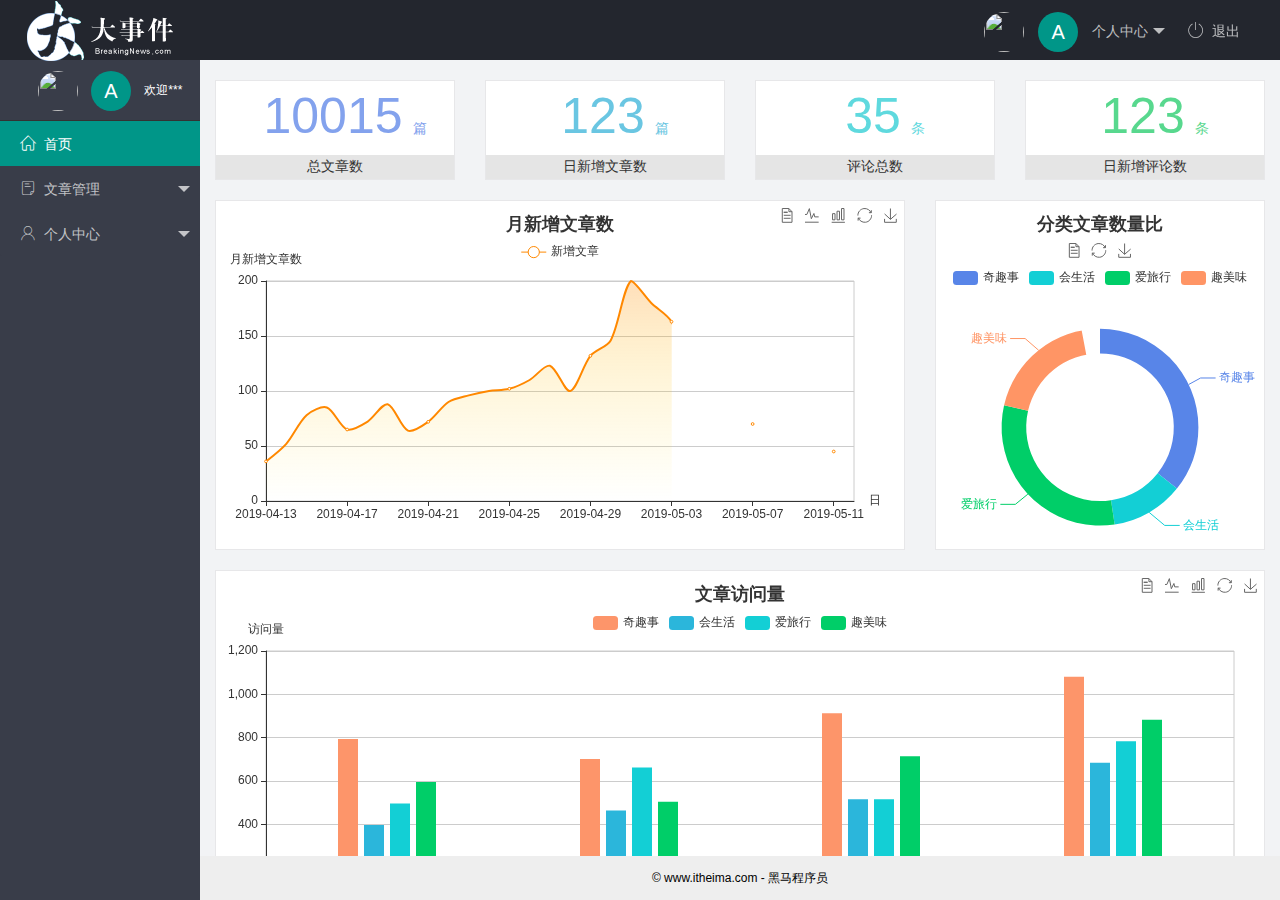
==== commit 48a2a128: "个人中心功能完成" ====
--- a/index.html
+++ b/index.html
@@ -1,132 +1,113 @@
 <!DOCTYPE html>
 <html>
-  <head>
-    <meta charset="utf-8" />
-    <meta
-      name="viewport"
-      content="width=device-width, initial-scale=1, maximum-scale=1"
-    />
-    <title>大事件—— 后台大布局</title>
-    <link rel="shortcut icon" href="shi_favicon.ico" />
-    <!-- 引入layui的css -->
-    <link rel="stylesheet" href="/assets/lib/layui/css/layui.css" />
-    <!-- 导入第三方图标的css -->
-    <link rel="stylesheet" href="/assets/fonts/iconfont.css" />
-    <!-- 引入自己的css -->
-    <link rel="stylesheet" href="/assets/css/index.css" />
-  </head>
 
-  <body class="layui-layout-body">
-    <div class="layui-layout layui-layout-admin">
-      <div class="layui-header">
-        <div class="layui-logo">
-          <img src="/assets/images/logo.png" alt="" />
+<head>
+  <meta charset="utf-8" />
+  <meta name="viewport" content="width=device-width, initial-scale=1, maximum-scale=1" />
+  <title>大事件—— 后台大布局</title>
+  <link rel="shortcut icon" href="shi_favicon.ico" />
+  <!-- 引入layui的css -->
+  <link rel="stylesheet" href="/assets/lib/layui/css/layui.css" />
+  <!-- 导入第三方图标的css -->
+  <link rel="stylesheet" href="/assets/fonts/iconfont.css" />
+  <!-- 引入自己的css -->
+  <link rel="stylesheet" href="/assets/css/index.css" />
+</head>
+
+<body class="layui-layout-body">
+  <div class="layui-layout layui-layout-admin">
+    <div class="layui-header">
+      <div class="layui-logo">
+        <img src="/assets/images/logo.png" alt="" />
+      </div>
+      <!-- 头部区域（可配合layui已有的水平导航） -->
+
+      <ul class="layui-nav layui-layout-right">
+        <li class="layui-nav-item">
+          <!-- 右侧头像 -->
+          <a href="javascript:;" class="userinfo">
+            <img src="http://t.cn/RCzsdCq" class="layui-nav-img" />
+            <span class="text_avatar">A</span>
+
+            个人中心
+          </a>
+          <dl class="layui-nav-child">
+            <dd><a href="/user/user_info.html" target="fm">基本资料</a></dd>
+            <dd><a href="/user/user_avatar.html" target="fm">更换头像</a></dd>
+            <dd><a href="/user/user_pwd.html" target="fm">重置密码</a></dd>
+          </dl>
+        </li>
+        <li class="layui-nav-item">
+          <a href="javascript:void(0);" id="btnLogout"><span class="iconfont icon-tuichu"></span>退出</a>
+        </li>
+      </ul>
+    </div>
+
+    <div class="layui-side layui-bg-black">
+      <div class="layui-side-scroll">
+        <!-- 左侧头像 -->
+        <div class="userinfo">
+          <img src="http://t.cn/RCzsdCq" class="layui-nav-img" />
+          <span class="text_avatar">A</span>
+          <span id="welcome">欢迎***</span>
         </div>
-        <!-- 头部区域（可配合layui已有的水平导航） -->
+        <!-- 左侧导航区域（可配合layui已有的垂直导航） -->
+        <ul class="layui-nav layui-nav-tree" lay-shrink="all">
+          <li class="layui-nav-item layui-this">
+            <a href="/home/dashboard.html" target="fm"><span class="iconfont icon-home"></span>首页</a>
+          </li>
 
-        <ul class="layui-nav layui-layout-right">
           <li class="layui-nav-item">
-            <!-- 顶部头像 -->
-            <a href="javascript:;" class="userinfo">
-              <img src="http://t.cn/RCzsdCq" class="layui-nav-img" />
-              <span class="text_avatar">A</span>
-
-              个人中心
-            </a>
+            <a class="" href="javascript:;"><span class="iconfont icon-16"></span>文章管理</a>
             <dl class="layui-nav-child">
-              <dd><a href="">基本资料</a></dd>
-              <dd><a href="">更换头像</a></dd>
-              <dd><a href="">重置密码</a></dd>
+              <dd>
+                <a href="javascript:;"><i class="layui-icon layui-icon-app"></i> 文章类别</a>
+              </dd>
+              <dd>
+                <a href="javascript:;"><i class="layui-icon layui-icon-app"></i> 文章列表</a>
+              </dd>
+              <dd>
+                <a href="javascript:;"><i class="layui-icon layui-icon-app"></i> 发表文章</a>
+              </dd>
             </dl>
           </li>
           <li class="layui-nav-item">
-            <a href="javascript:void(0);" id="btnLogout"><span class="iconfont icon-tuichu"></span>退出</a>
+            <a href="javascript:;"><span class="iconfont icon-user"></span>个人中心</a>
+            <dl class="layui-nav-child">
+              <dd>
+                <a href="/user/user_info.html" target="fm"><i class="layui-icon layui-icon-app"></i> 基本资料</a>
+              </dd>
+              <dd>
+                <a href="/user/user_avatar.html" target="fm"><i class="layui-icon layui-icon-app"></i> 更换头像</a>
+              </dd>
+              <dd>
+                <a href="/user/user_pwd.html" target="fm"><i class="layui-icon layui-icon-app"></i> 重置密码</a>
+              </dd>
+            </dl>
           </li>
         </ul>
       </div>
-
-      <div class="layui-side layui-bg-black">
-        <div class="layui-side-scroll">
-          <!-- 顶部头像 -->
-          <div href="javascript:;" class="userinfo">
-            <img src="http://t.cn/RCzsdCq" class="layui-nav-img" />
-            <span class="text_avatar">A</span>
-            <span id="welcome">欢迎***</span>
-          </div>
-          <!-- 左侧导航区域（可配合layui已有的垂直导航） -->
-          <ul class="layui-nav layui-nav-tree" lay-shrink="all">
-            <li class="layui-nav-item latui-this">
-              <a href="/home/dashboard.html" target="fm"
-                ><span class="iconfont icon-home"></span>首页</a
-              >
-            </li>
-
-            <li class="layui-nav-item">
-              <a class="" href="javascript:;"
-                ><span class="iconfont icon-16"></span>文章管理</a
-              >
-              <dl class="layui-nav-child">
-                <dd>
-                  <a href="javascript:;"
-                    ><i class="layui-icon layui-icon-app"></i> 文章类别</a
-                  >
-                </dd>
-                <dd>
-                  <a href="javascript:;"
-                    ><i class="layui-icon layui-icon-app"></i> 文章列表</a
-                  >
-                </dd>
-                <dd>
-                  <a href="javascript:;"
-                    ><i class="layui-icon layui-icon-app"></i> 发表文章</a
-                  >
-                </dd>
-              </dl>
-            </li>
-            <li class="layui-nav-item">
-              <a href="javascript:;"
-                ><span class="iconfont icon-user"></span>个人中心</a
-              >
-              <dl class="layui-nav-child">
-                <dd>
-                  <a href="javascript:;"
-                    ><i class="layui-icon layui-icon-app"></i> 基本资料</a
-                  >
-                </dd>
-                <dd>
-                  <a href="javascript:;"
-                    ><i class="layui-icon layui-icon-app"></i> 更换头像</a
-                  >
-                </dd>
-                <dd>
-                  <a href="javascript:;"
-                    ><i class="layui-icon layui-icon-app"></i> 重置密码</a
-                  >
-                </dd>
-              </dl>
-            </li>
-          </ul>
-        </div>
-      </div>
-
-      <div class="layui-body">
-        <!-- 内容主体区域 -->
-        <iframe name="fm" src="/home/dashboard.html" frameborder="0"></iframe>
-      </div>
-
-      <div class="layui-footer">
-        <!-- 底部固定区域 -->
-        © www.itheima.com - 黑马程序员
-      </div>
     </div>
 
-    <!-- 导入layui的js -->
-    <script src="/assets/lib/layui/layui.all.js"></script>
-    <!-- 1,导入jquery的JS -->
-    <script src="/assets/lib/jquery.js"></script>
-    <!-- 2,baseAPI的js -->
-    <script src="/assets/js/baseAPI.js"></script>
-    <!-- 导入自己的js -->
-    <script src="/assets/js/index.js"></script>
-  </body>
-</html>
+    <div class="layui-body">
+      <!-- 内容主体区域 -->
+      <iframe name="fm" src="/home/dashboard.html" frameborder="0"></iframe>
+    </div>
+
+    <div class="layui-footer">
+      <!-- 底部固定区域 -->
+      © www.itheima.com - 黑马程序员
+    </div>
+  </div>
+
+  <!-- 导入layui的js -->
+  <script src="/assets/lib/layui/layui.all.js"></script>
+  <!-- 1,导入jquery的JS -->
+  <script src="/assets/lib/jquery.js"></script>
+  <!-- 2,baseAPI的js -->
+  <script src="/assets/js/baseAPI.js"></script>
+  <!-- 导入自己的js -->
+  <script src="/assets/js/index.js"></script>
+</body>
+
+</html>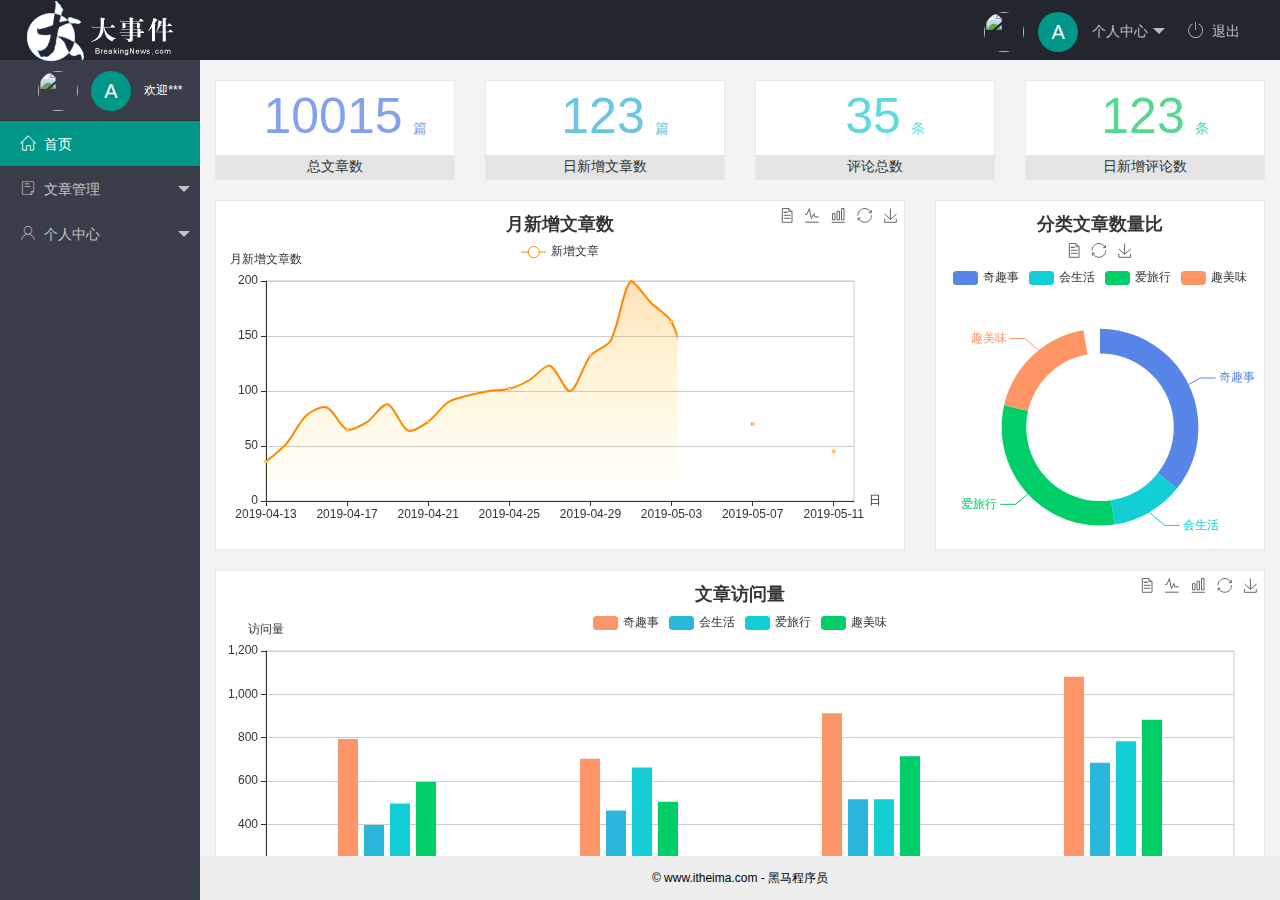
==== commit 6bca025c: "完成文章管理功能" ====
--- a/index.html
+++ b/index.html
@@ -58,16 +58,16 @@
           </li>
 
           <li class="layui-nav-item">
-            <a class="" href="javascript:;"><span class="iconfont icon-16"></span>文章管理</a>
+            <a class=""><span class="iconfont icon-16"></span>文章管理</a>
             <dl class="layui-nav-child">
               <dd>
-                <a href="javascript:;"><i class="layui-icon layui-icon-app"></i> 文章类别</a>
+                <a href="/article/art_cate.html" target="fm"><i class="layui-icon layui-icon-app"></i> 文章类别</a>
               </dd>
               <dd>
-                <a href="javascript:;"><i class="layui-icon layui-icon-app"></i> 文章列表</a>
+                <a id="art_list" href="/article/art_list.html" target="fm"><i class="layui-icon layui-icon-app"></i> 文章列表</a>
               </dd>
               <dd>
-                <a href="javascript:;"><i class="layui-icon layui-icon-app"></i> 发表文章</a>
+                <a href="/article/art_pub.html" target="fm"><i class="layui-icon layui-icon-app"></i> 发布文章</a>
               </dd>
             </dl>
           </li>
